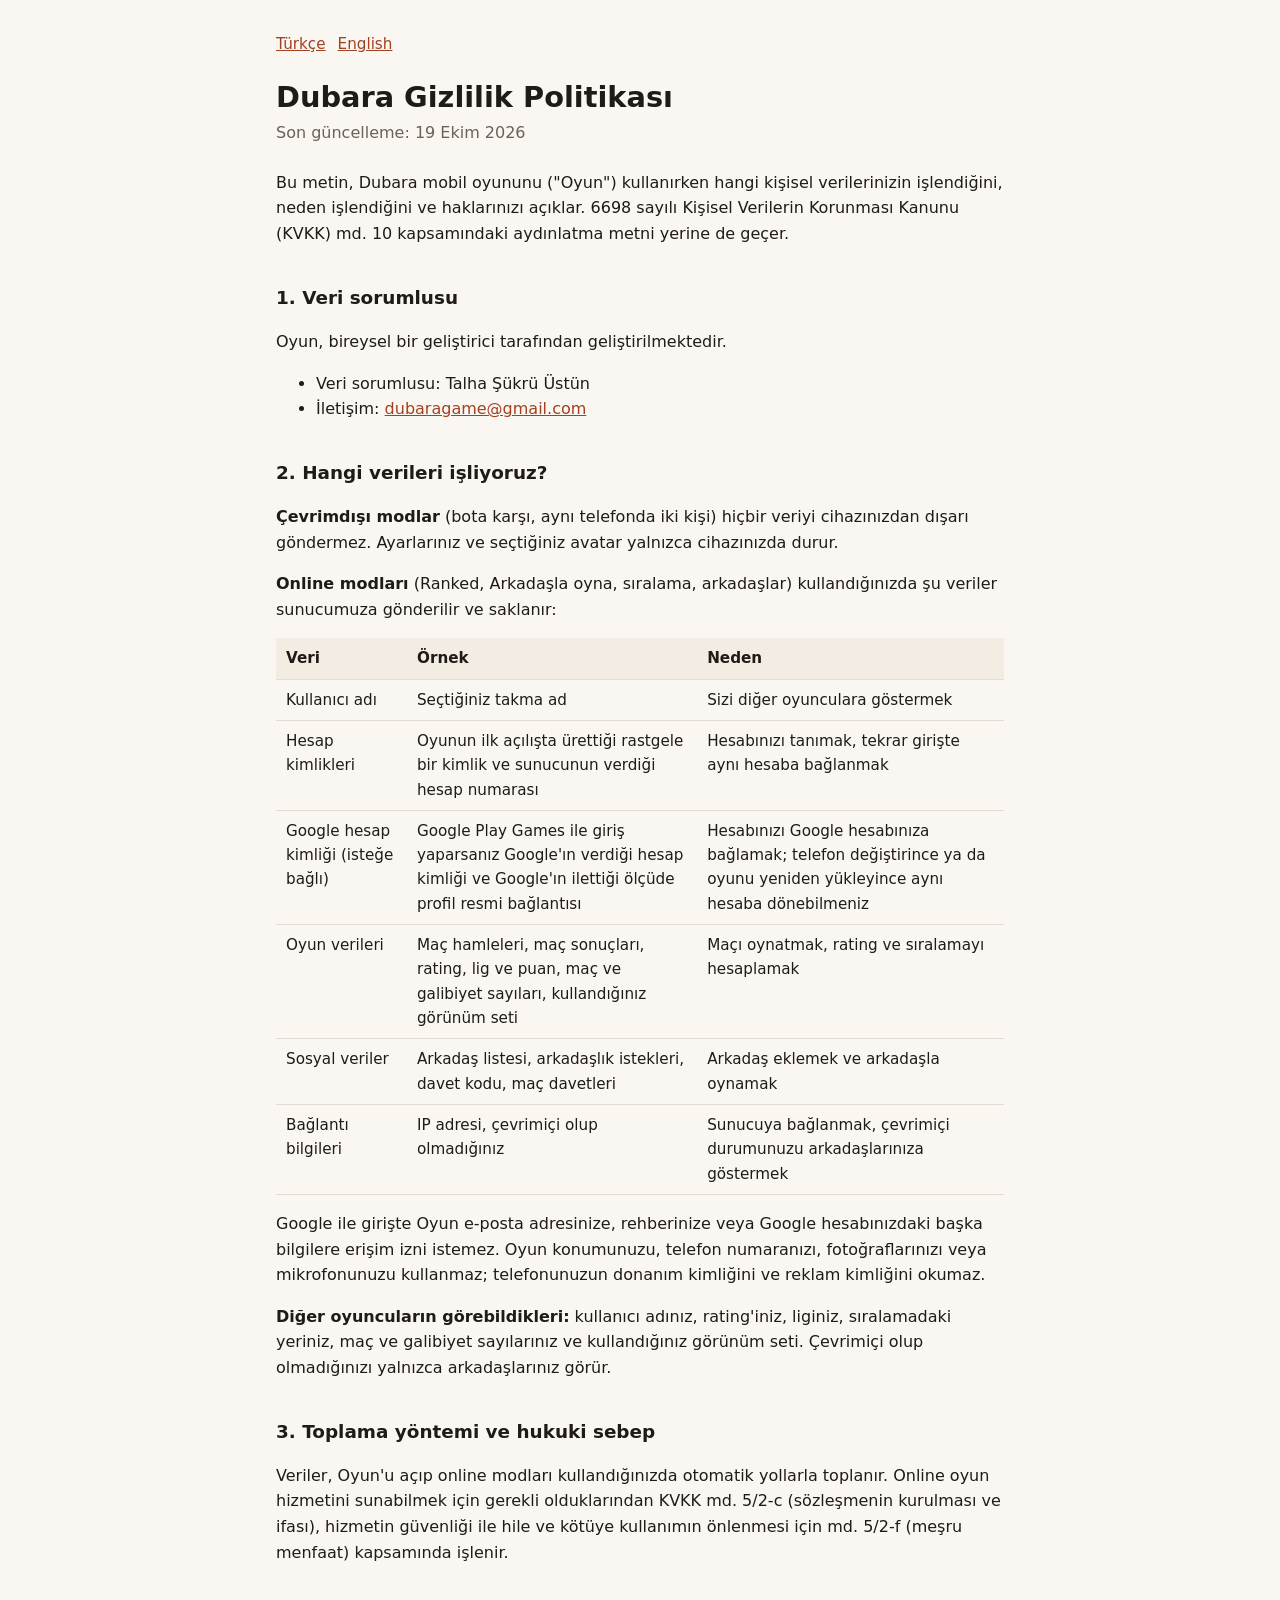
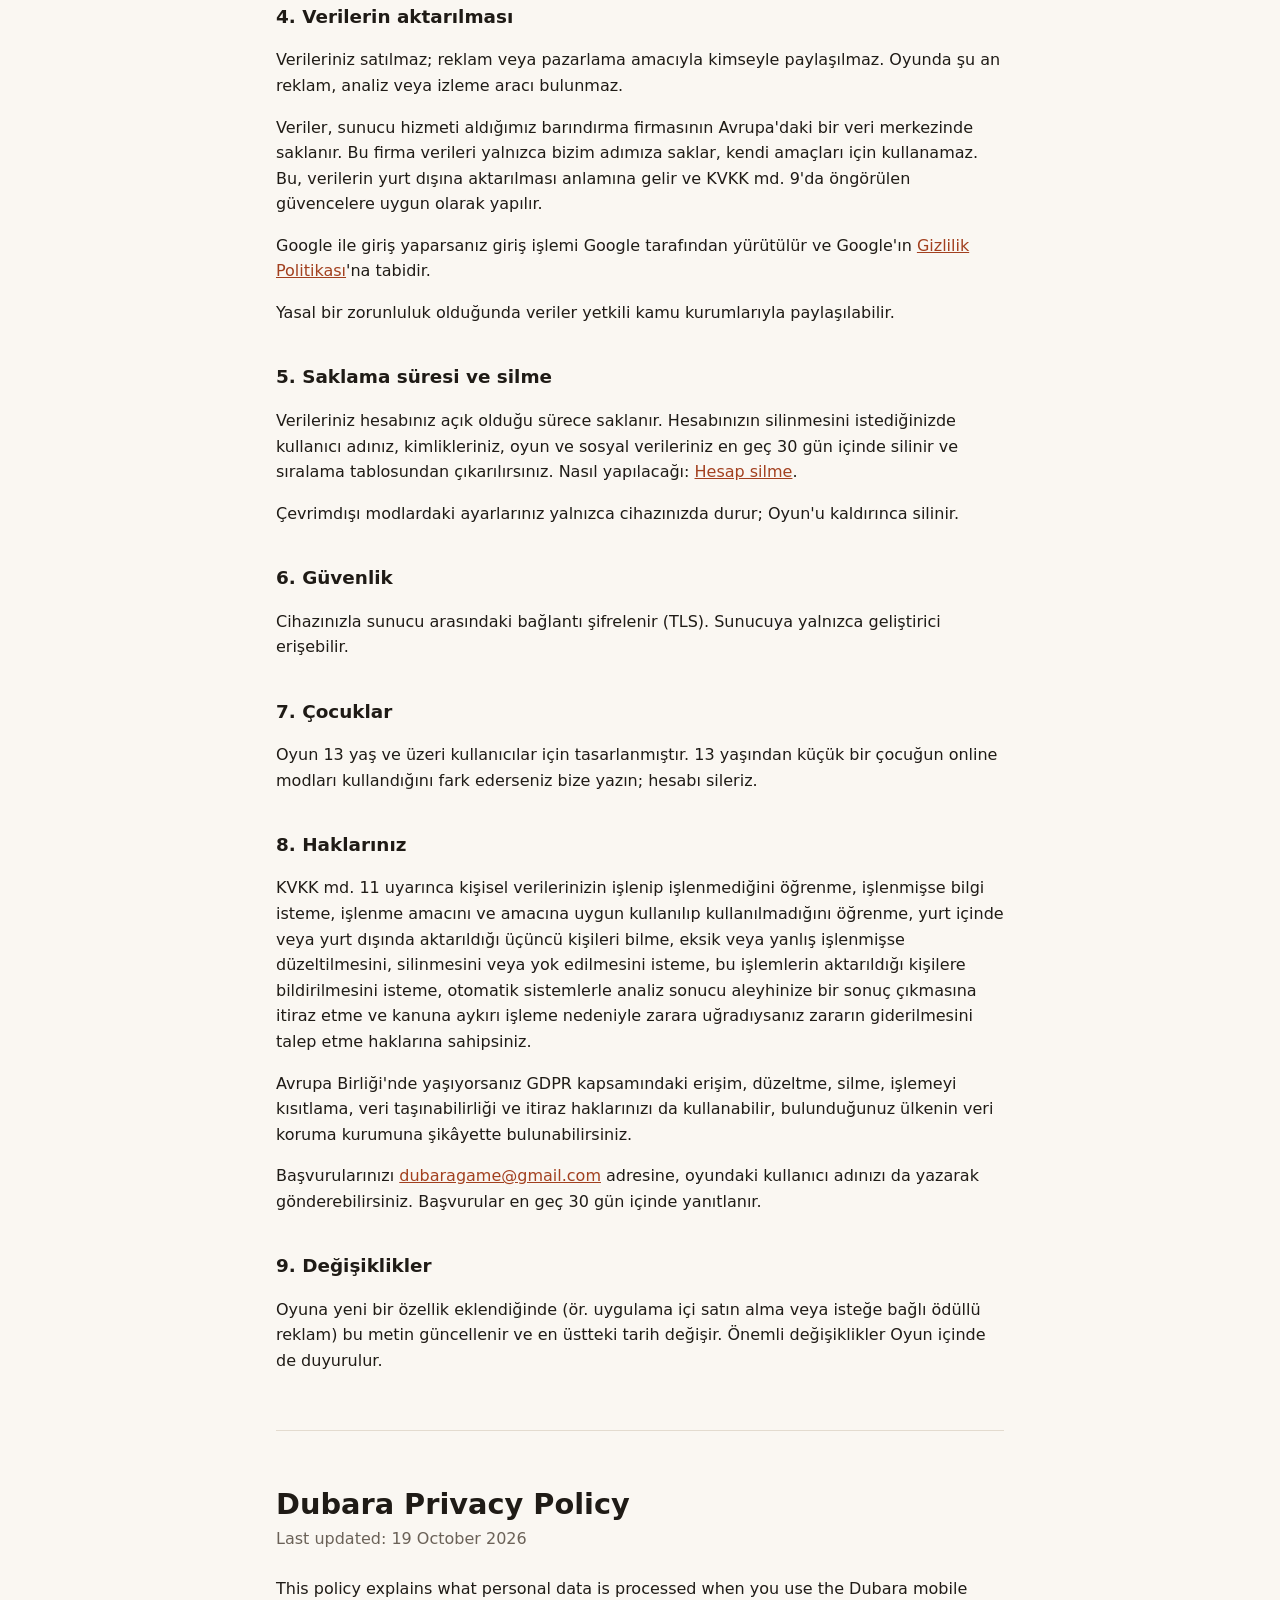
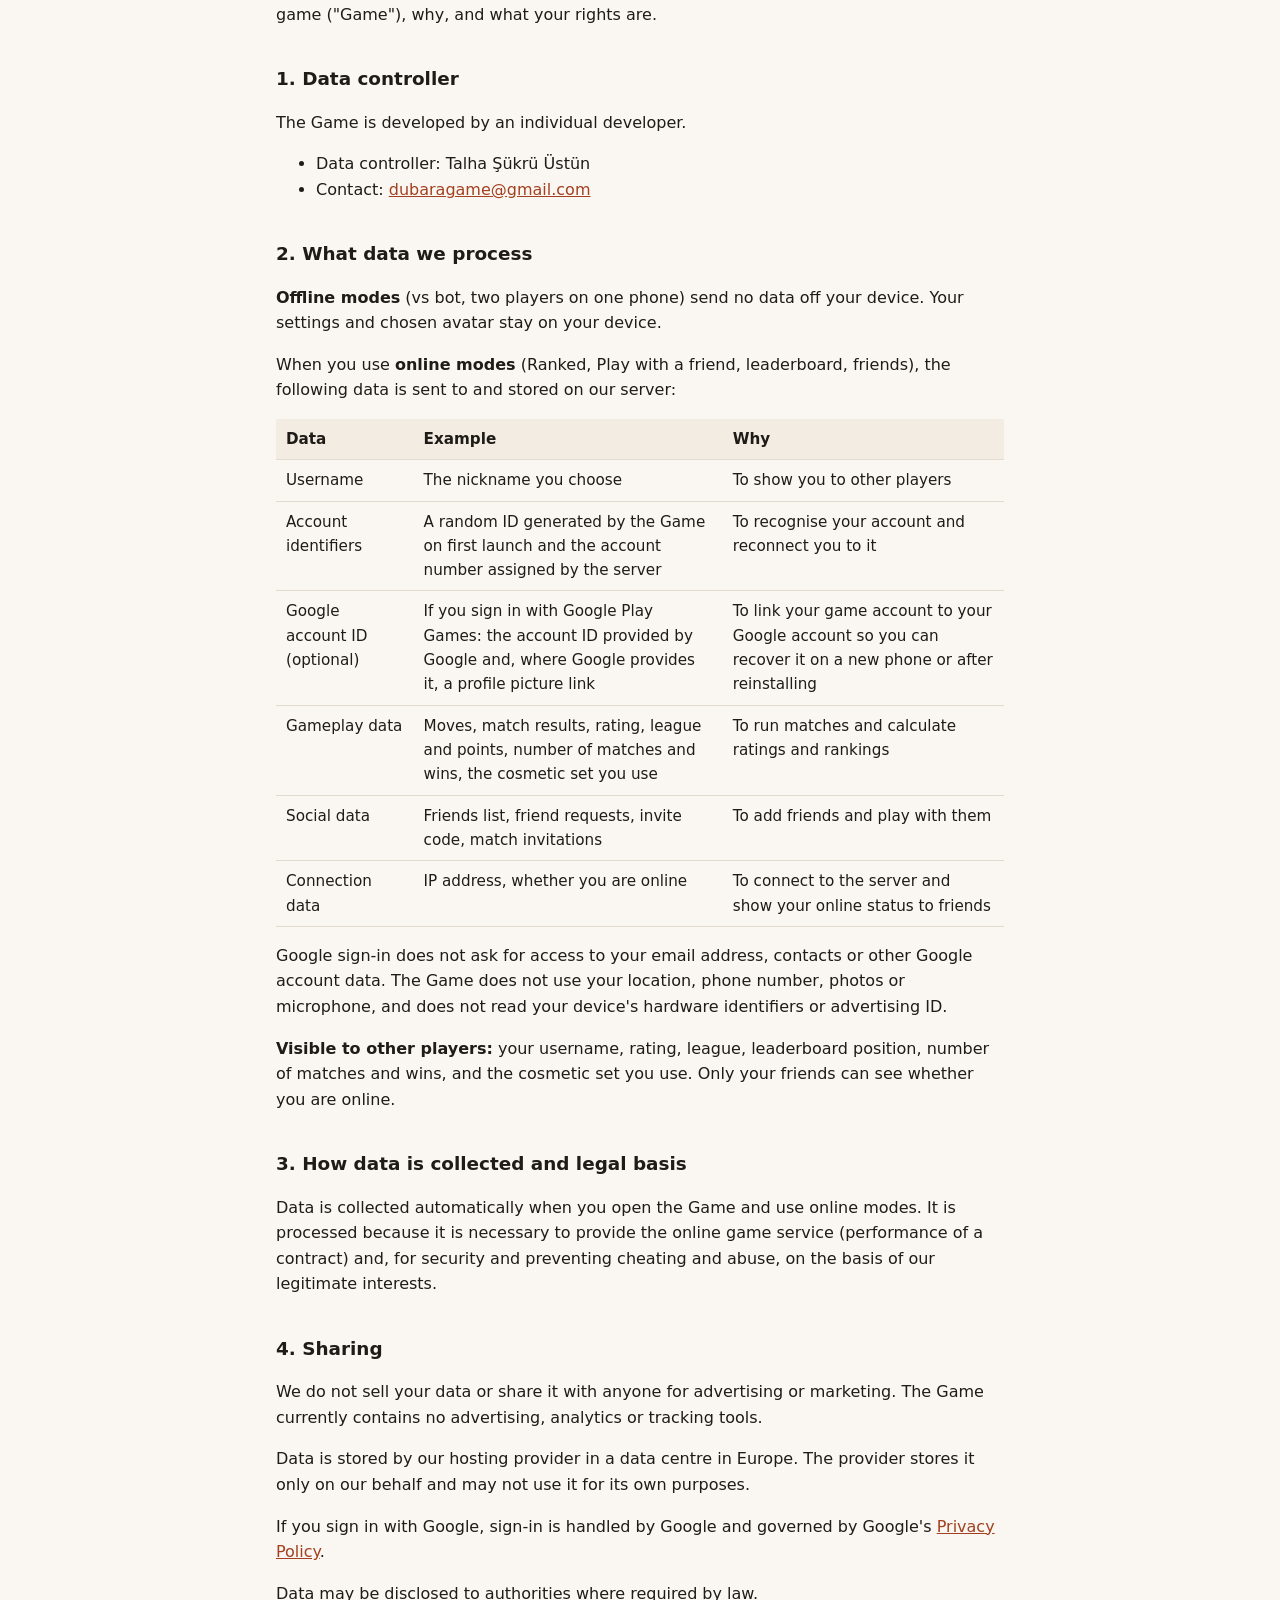
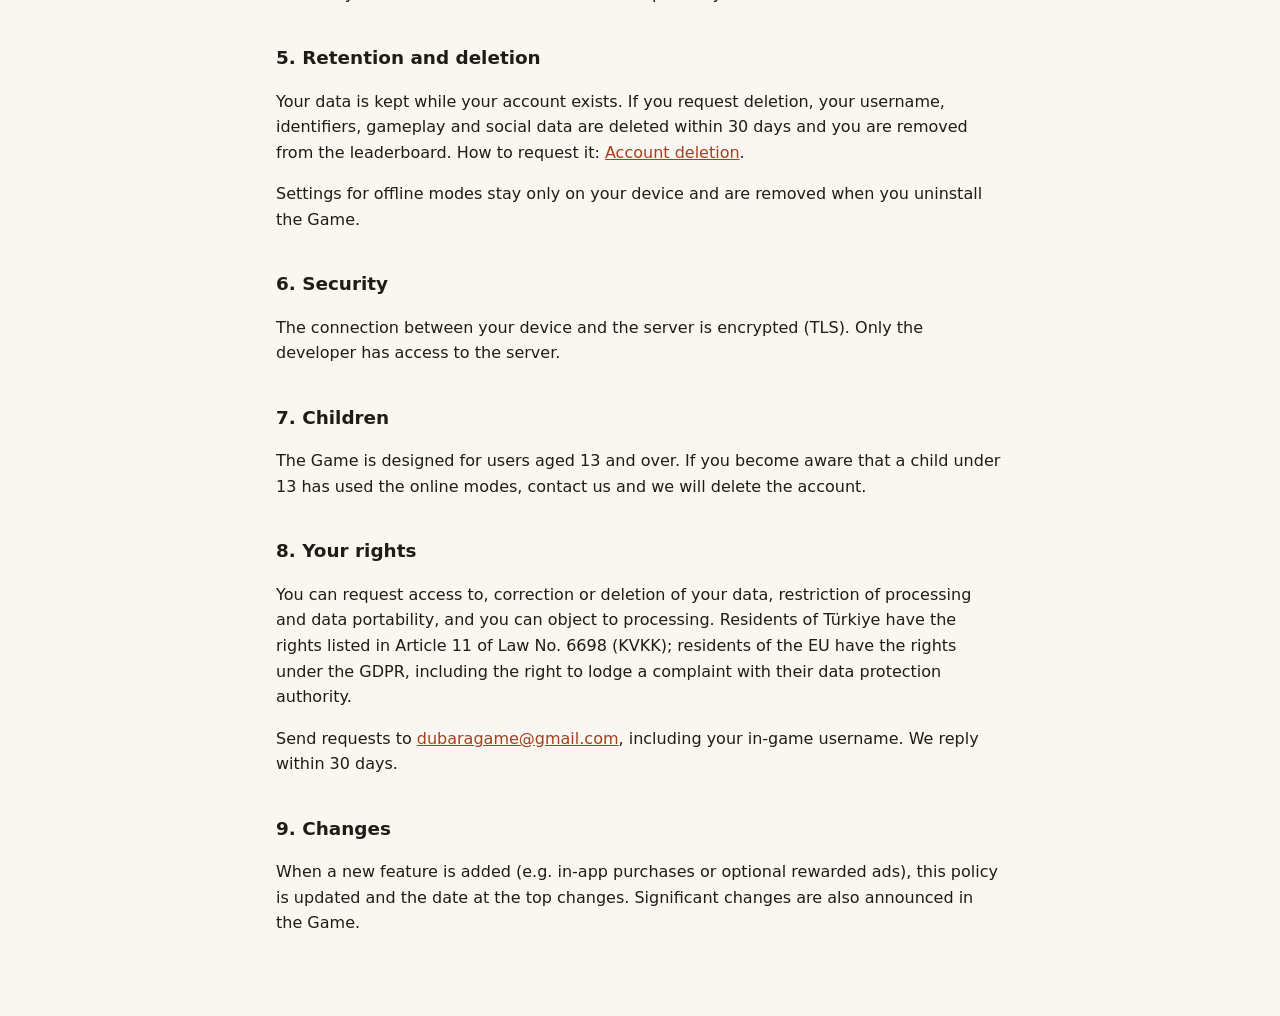
==== gizlilik/index.html @ 26ee56ea "Gizlilik politikası ve hesap silme sayfaları Kaynak: skillli-tavla deposu, docs/yayin/site/  Co-Auth" ====
<!doctype html>
<html lang="tr">
<head>
<meta charset="utf-8">
<meta name="viewport" content="width=device-width, initial-scale=1">
<title>Dubara Gizlilik Politikası</title>
<link rel="stylesheet" href="../stil.css">
</head>
<body>
<main>
<div class="dil"><a href="#tr">Türkçe</a><a href="#en">English</a></div>

<section id="tr" lang="tr">
<h1>Dubara Gizlilik Politikası</h1>
<p class="tarih">Son güncelleme: 19 Ekim 2026</p>

<p>Bu metin, Dubara mobil oyununu ("Oyun") kullanırken hangi kişisel verilerinizin işlendiğini, neden işlendiğini ve haklarınızı açıklar. 6698 sayılı Kişisel Verilerin Korunması Kanunu (KVKK) md. 10 kapsamındaki aydınlatma metni yerine de geçer.</p>

<h2>1. Veri sorumlusu</h2>
<p>Oyun, bireysel bir geliştirici tarafından geliştirilmektedir.</p>
<ul>
  <li>Veri sorumlusu: Talha Şükrü Üstün</li>
  <li>İletişim: <a href="mailto:dubaragame@gmail.com">dubaragame@gmail.com</a></li>
</ul>

<h2>2. Hangi verileri işliyoruz?</h2>
<p><strong>Çevrimdışı modlar</strong> (bota karşı, aynı telefonda iki kişi) hiçbir veriyi cihazınızdan dışarı göndermez. Ayarlarınız ve seçtiğiniz avatar yalnızca cihazınızda durur.</p>
<p><strong>Online modları</strong> (Ranked, Arkadaşla oyna, sıralama, arkadaşlar) kullandığınızda şu veriler sunucumuza gönderilir ve saklanır:</p>
<div class="tablo"><table>
  <tr><th>Veri</th><th>Örnek</th><th>Neden</th></tr>
  <tr><td>Kullanıcı adı</td><td>Seçtiğiniz takma ad</td><td>Sizi diğer oyunculara göstermek</td></tr>
  <tr><td>Hesap kimlikleri</td><td>Oyunun ilk açılışta ürettiği rastgele bir kimlik ve sunucunun verdiği hesap numarası</td><td>Hesabınızı tanımak, tekrar girişte aynı hesaba bağlanmak</td></tr>
  <tr><td>Google hesap kimliği (isteğe bağlı)</td><td>Google Play Games ile giriş yaparsanız Google'ın verdiği hesap kimliği ve Google'ın ilettiği ölçüde profil resmi bağlantısı</td><td>Hesabınızı Google hesabınıza bağlamak; telefon değiştirince ya da oyunu yeniden yükleyince aynı hesaba dönebilmeniz</td></tr>
  <tr><td>Oyun verileri</td><td>Maç hamleleri, maç sonuçları, rating, lig ve puan, maç ve galibiyet sayıları, kullandığınız görünüm seti</td><td>Maçı oynatmak, rating ve sıralamayı hesaplamak</td></tr>
  <tr><td>Sosyal veriler</td><td>Arkadaş listesi, arkadaşlık istekleri, davet kodu, maç davetleri</td><td>Arkadaş eklemek ve arkadaşla oynamak</td></tr>
  <tr><td>Bağlantı bilgileri</td><td>IP adresi, çevrimiçi olup olmadığınız</td><td>Sunucuya bağlanmak, çevrimiçi durumunuzu arkadaşlarınıza göstermek</td></tr>
</table></div>
<p>Google ile girişte Oyun e-posta adresinize, rehberinize veya Google hesabınızdaki başka bilgilere erişim izni istemez. Oyun konumunuzu, telefon numaranızı, fotoğraflarınızı veya mikrofonunuzu kullanmaz; telefonunuzun donanım kimliğini ve reklam kimliğini okumaz.</p>
<p><strong>Diğer oyuncuların görebildikleri:</strong> kullanıcı adınız, rating'iniz, liginiz, sıralamadaki yeriniz, maç ve galibiyet sayılarınız ve kullandığınız görünüm seti. Çevrimiçi olup olmadığınızı yalnızca arkadaşlarınız görür.</p>

<h2>3. Toplama yöntemi ve hukuki sebep</h2>
<p>Veriler, Oyun'u açıp online modları kullandığınızda otomatik yollarla toplanır. Online oyun hizmetini sunabilmek için gerekli olduklarından KVKK md. 5/2-c (sözleşmenin kurulması ve ifası), hizmetin güvenliği ile hile ve kötüye kullanımın önlenmesi için md. 5/2-f (meşru menfaat) kapsamında işlenir.</p>

<h2>4. Verilerin aktarılması</h2>
<p>Verileriniz satılmaz; reklam veya pazarlama amacıyla kimseyle paylaşılmaz. Oyunda şu an reklam, analiz veya izleme aracı bulunmaz.</p>
<p>Veriler, sunucu hizmeti aldığımız barındırma firmasının Avrupa'daki bir veri merkezinde saklanır. Bu firma verileri yalnızca bizim adımıza saklar, kendi amaçları için kullanamaz. Bu, verilerin yurt dışına aktarılması anlamına gelir ve KVKK md. 9'da öngörülen güvencelere uygun olarak yapılır.</p>
<p>Google ile giriş yaparsanız giriş işlemi Google tarafından yürütülür ve Google'ın <a href="https://policies.google.com/privacy?hl=tr">Gizlilik Politikası</a>'na tabidir.</p>
<p>Yasal bir zorunluluk olduğunda veriler yetkili kamu kurumlarıyla paylaşılabilir.</p>

<h2>5. Saklama süresi ve silme</h2>
<p>Verileriniz hesabınız açık olduğu sürece saklanır. Hesabınızın silinmesini istediğinizde kullanıcı adınız, kimlikleriniz, oyun ve sosyal verileriniz en geç 30 gün içinde silinir ve sıralama tablosundan çıkarılırsınız. Nasıl yapılacağı: <a href="../hesap-silme/">Hesap silme</a>.</p>
<p>Çevrimdışı modlardaki ayarlarınız yalnızca cihazınızda durur; Oyun'u kaldırınca silinir.</p>

<h2>6. Güvenlik</h2>
<p>Cihazınızla sunucu arasındaki bağlantı şifrelenir (TLS). Sunucuya yalnızca geliştirici erişebilir.</p>

<h2>7. Çocuklar</h2>
<p>Oyun 13 yaş ve üzeri kullanıcılar için tasarlanmıştır. 13 yaşından küçük bir çocuğun online modları kullandığını fark ederseniz bize yazın; hesabı sileriz.</p>

<h2>8. Haklarınız</h2>
<p>KVKK md. 11 uyarınca kişisel verilerinizin işlenip işlenmediğini öğrenme, işlenmişse bilgi isteme, işlenme amacını ve amacına uygun kullanılıp kullanılmadığını öğrenme, yurt içinde veya yurt dışında aktarıldığı üçüncü kişileri bilme, eksik veya yanlış işlenmişse düzeltilmesini, silinmesini veya yok edilmesini isteme, bu işlemlerin aktarıldığı kişilere bildirilmesini isteme, otomatik sistemlerle analiz sonucu aleyhinize bir sonuç çıkmasına itiraz etme ve kanuna aykırı işleme nedeniyle zarara uğradıysanız zararın giderilmesini talep etme haklarına sahipsiniz.</p>
<p>Avrupa Birliği'nde yaşıyorsanız GDPR kapsamındaki erişim, düzeltme, silme, işlemeyi kısıtlama, veri taşınabilirliği ve itiraz haklarınızı da kullanabilir, bulunduğunuz ülkenin veri koruma kurumuna şikâyette bulunabilirsiniz.</p>
<p>Başvurularınızı <a href="mailto:dubaragame@gmail.com">dubaragame@gmail.com</a> adresine, oyundaki kullanıcı adınızı da yazarak gönderebilirsiniz. Başvurular en geç 30 gün içinde yanıtlanır.</p>

<h2>9. Değişiklikler</h2>
<p>Oyuna yeni bir özellik eklendiğinde (ör. uygulama içi satın alma veya isteğe bağlı ödüllü reklam) bu metin güncellenir ve en üstteki tarih değişir. Önemli değişiklikler Oyun içinde de duyurulur.</p>
</section>

<hr>

<section id="en" lang="en">
<h1>Dubara Privacy Policy</h1>
<p class="tarih">Last updated: 19 October 2026</p>

<p>This policy explains what personal data is processed when you use the Dubara mobile game ("Game"), why, and what your rights are.</p>

<h2>1. Data controller</h2>
<p>The Game is developed by an individual developer.</p>
<ul>
  <li>Data controller: Talha Şükrü Üstün</li>
  <li>Contact: <a href="mailto:dubaragame@gmail.com">dubaragame@gmail.com</a></li>
</ul>

<h2>2. What data we process</h2>
<p><strong>Offline modes</strong> (vs bot, two players on one phone) send no data off your device. Your settings and chosen avatar stay on your device.</p>
<p>When you use <strong>online modes</strong> (Ranked, Play with a friend, leaderboard, friends), the following data is sent to and stored on our server:</p>
<div class="tablo"><table>
  <tr><th>Data</th><th>Example</th><th>Why</th></tr>
  <tr><td>Username</td><td>The nickname you choose</td><td>To show you to other players</td></tr>
  <tr><td>Account identifiers</td><td>A random ID generated by the Game on first launch and the account number assigned by the server</td><td>To recognise your account and reconnect you to it</td></tr>
  <tr><td>Google account ID (optional)</td><td>If you sign in with Google Play Games: the account ID provided by Google and, where Google provides it, a profile picture link</td><td>To link your game account to your Google account so you can recover it on a new phone or after reinstalling</td></tr>
  <tr><td>Gameplay data</td><td>Moves, match results, rating, league and points, number of matches and wins, the cosmetic set you use</td><td>To run matches and calculate ratings and rankings</td></tr>
  <tr><td>Social data</td><td>Friends list, friend requests, invite code, match invitations</td><td>To add friends and play with them</td></tr>
  <tr><td>Connection data</td><td>IP address, whether you are online</td><td>To connect to the server and show your online status to friends</td></tr>
</table></div>
<p>Google sign-in does not ask for access to your email address, contacts or other Google account data. The Game does not use your location, phone number, photos or microphone, and does not read your device's hardware identifiers or advertising ID.</p>
<p><strong>Visible to other players:</strong> your username, rating, league, leaderboard position, number of matches and wins, and the cosmetic set you use. Only your friends can see whether you are online.</p>

<h2>3. How data is collected and legal basis</h2>
<p>Data is collected automatically when you open the Game and use online modes. It is processed because it is necessary to provide the online game service (performance of a contract) and, for security and preventing cheating and abuse, on the basis of our legitimate interests.</p>

<h2>4. Sharing</h2>
<p>We do not sell your data or share it with anyone for advertising or marketing. The Game currently contains no advertising, analytics or tracking tools.</p>
<p>Data is stored by our hosting provider in a data centre in Europe. The provider stores it only on our behalf and may not use it for its own purposes.</p>
<p>If you sign in with Google, sign-in is handled by Google and governed by Google's <a href="https://policies.google.com/privacy">Privacy Policy</a>.</p>
<p>Data may be disclosed to authorities where required by law.</p>

<h2>5. Retention and deletion</h2>
<p>Your data is kept while your account exists. If you request deletion, your username, identifiers, gameplay and social data are deleted within 30 days and you are removed from the leaderboard. How to request it: <a href="../hesap-silme/#en">Account deletion</a>.</p>
<p>Settings for offline modes stay only on your device and are removed when you uninstall the Game.</p>

<h2>6. Security</h2>
<p>The connection between your device and the server is encrypted (TLS). Only the developer has access to the server.</p>

<h2>7. Children</h2>
<p>The Game is designed for users aged 13 and over. If you become aware that a child under 13 has used the online modes, contact us and we will delete the account.</p>

<h2>8. Your rights</h2>
<p>You can request access to, correction or deletion of your data, restriction of processing and data portability, and you can object to processing. Residents of Türkiye have the rights listed in Article 11 of Law No. 6698 (KVKK); residents of the EU have the rights under the GDPR, including the right to lodge a complaint with their data protection authority.</p>
<p>Send requests to <a href="mailto:dubaragame@gmail.com">dubaragame@gmail.com</a>, including your in-game username. We reply within 30 days.</p>

<h2>9. Changes</h2>
<p>When a new feature is added (e.g. in-app purchases or optional rewarded ads), this policy is updated and the date at the top changes. Significant changes are also announced in the Game.</p>
</section>
</main>
</body>
</html>
---- stil.css ----
:root {
  --zemin: #faf7f2;
  --metin: #1f1b16;
  --soluk: #6b6258;
  --cizgi: #e3dbcf;
  --vurgu: #a2401f;
  --tablo: #f2ece3;
}
@media (prefers-color-scheme: dark) {
  :root {
    --zemin: #171411;
    --metin: #ece6dd;
    --soluk: #a89f94;
    --cizgi: #3a332c;
    --vurgu: #e58a62;
    --tablo: #221d18;
  }
}
* { box-sizing: border-box; }
body {
  margin: 0;
  background: var(--zemin);
  color: var(--metin);
  font: 16px/1.6 system-ui, -apple-system, "Segoe UI", Roboto, sans-serif;
}
main { max-width: 760px; margin: 0 auto; padding: 32px 16px 64px; }
h1 { font-size: 1.8rem; line-height: 1.25; margin: 0 0 4px; }
h2 { font-size: 1.15rem; margin: 2em 0 0.5em; }
p, li { overflow-wrap: anywhere; }
a { color: var(--vurgu); }
.tarih { color: var(--soluk); margin: 0 0 24px; }
.dil { display: flex; gap: 12px; margin-bottom: 24px; font-size: 0.95rem; }
.tablo { overflow-x: auto; }
table { border-collapse: collapse; width: 100%; font-size: 0.95rem; }
th, td { text-align: left; vertical-align: top; padding: 8px 10px; border-bottom: 1px solid var(--cizgi); }
th { background: var(--tablo); }
hr { border: 0; border-top: 1px solid var(--cizgi); margin: 56px 0; }
footer { color: var(--soluk); font-size: 0.9rem; margin-top: 48px; }
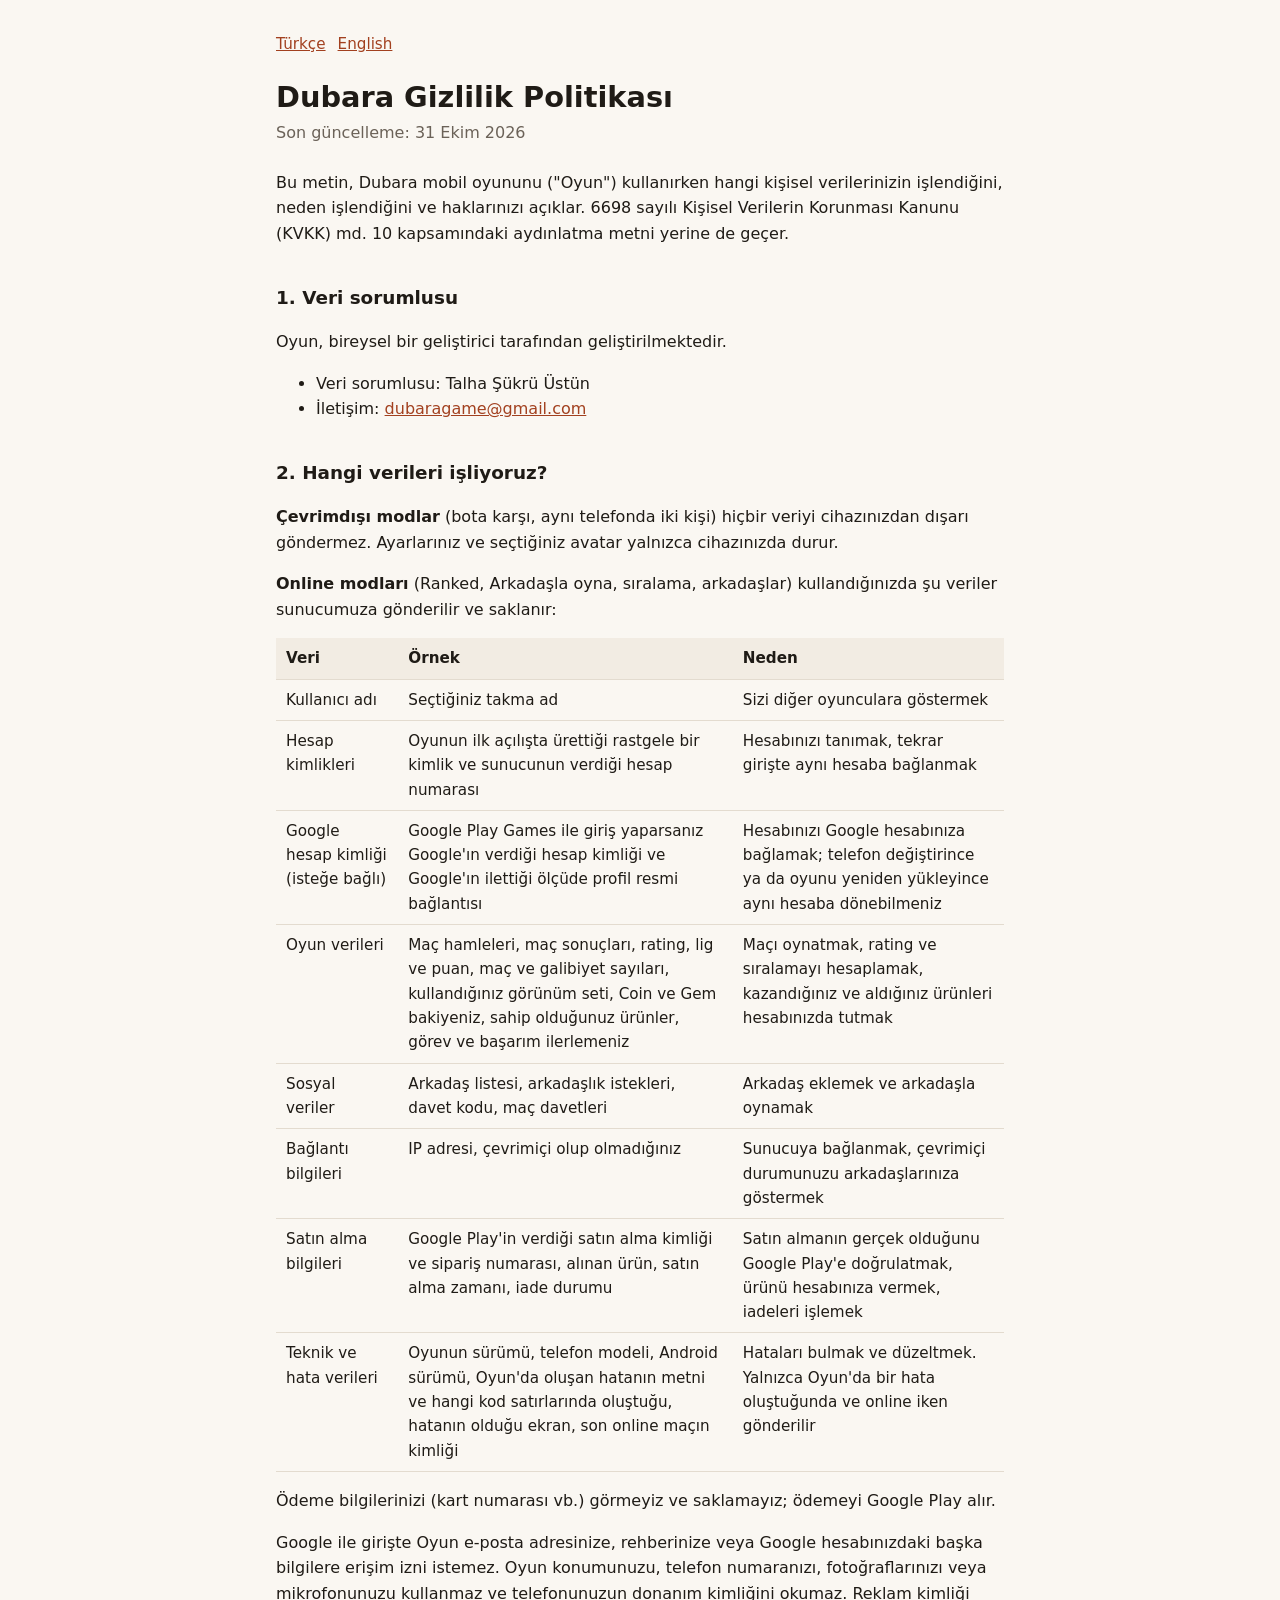
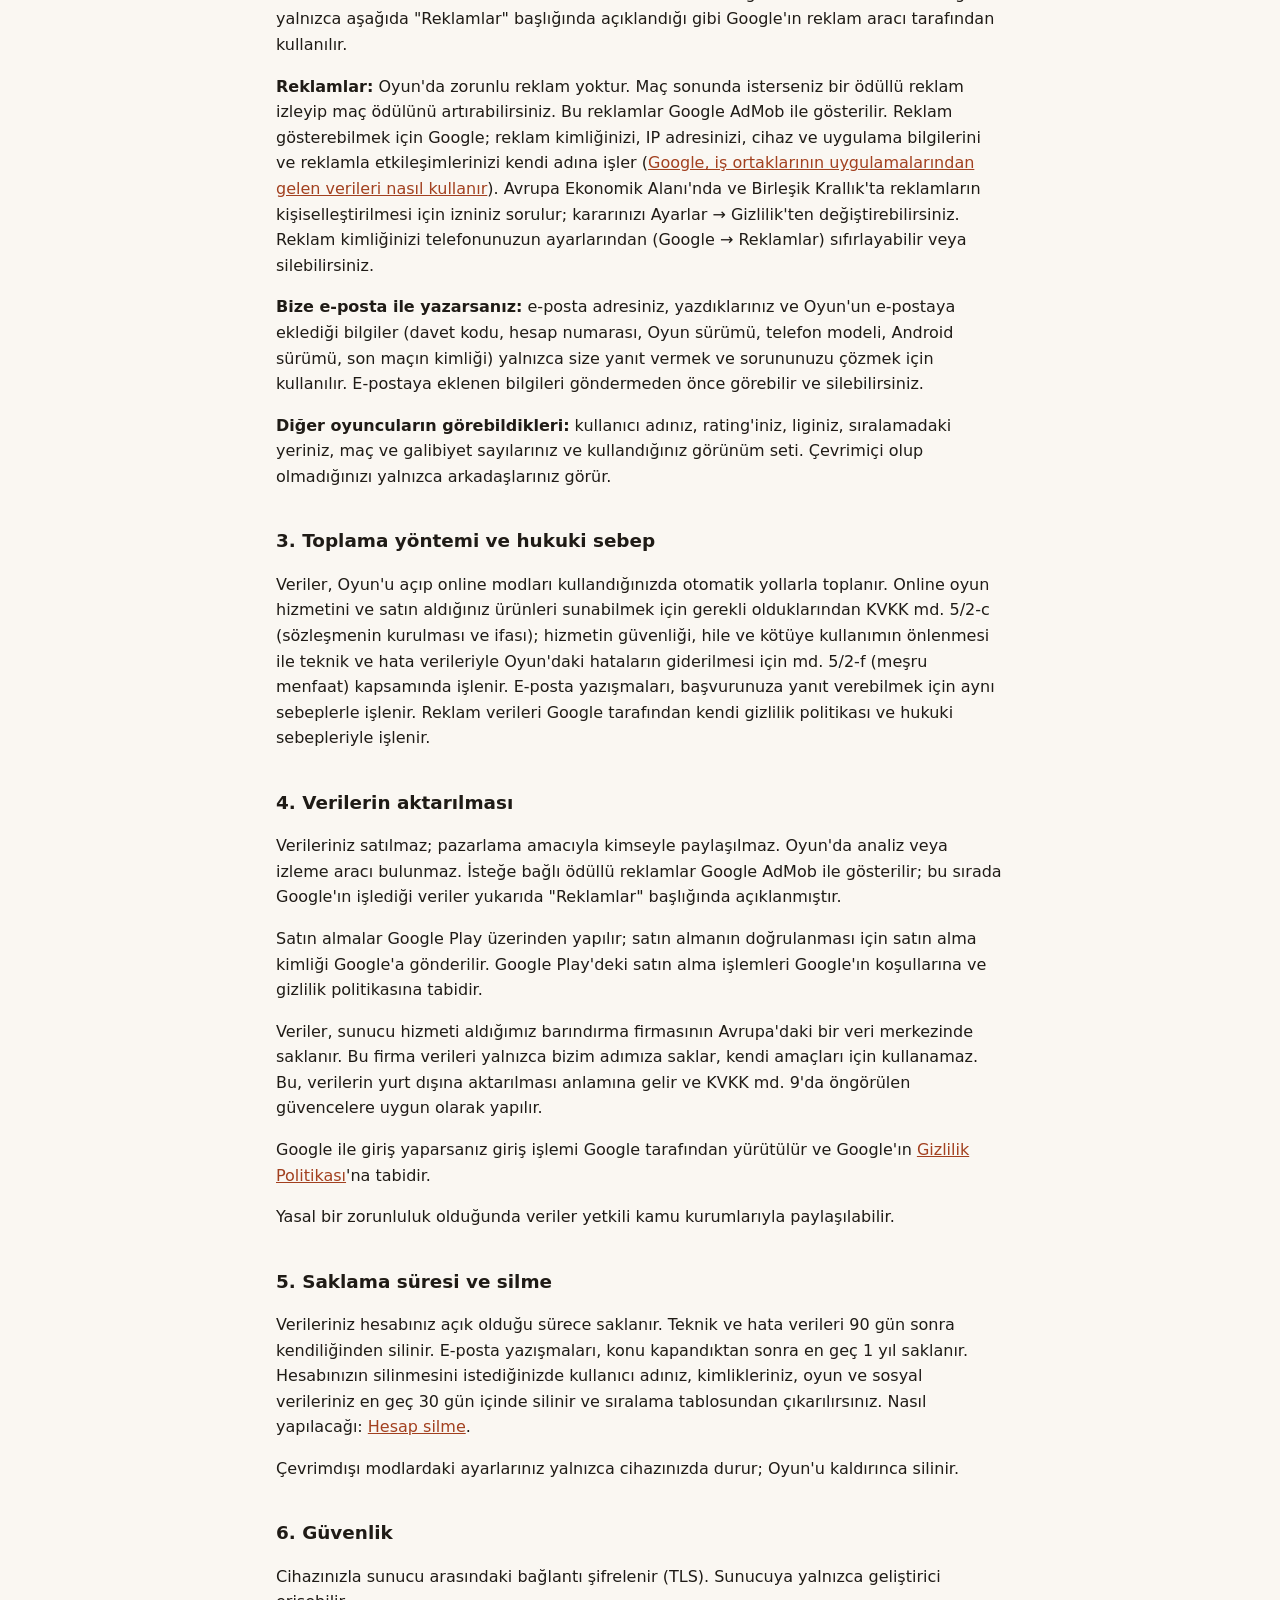
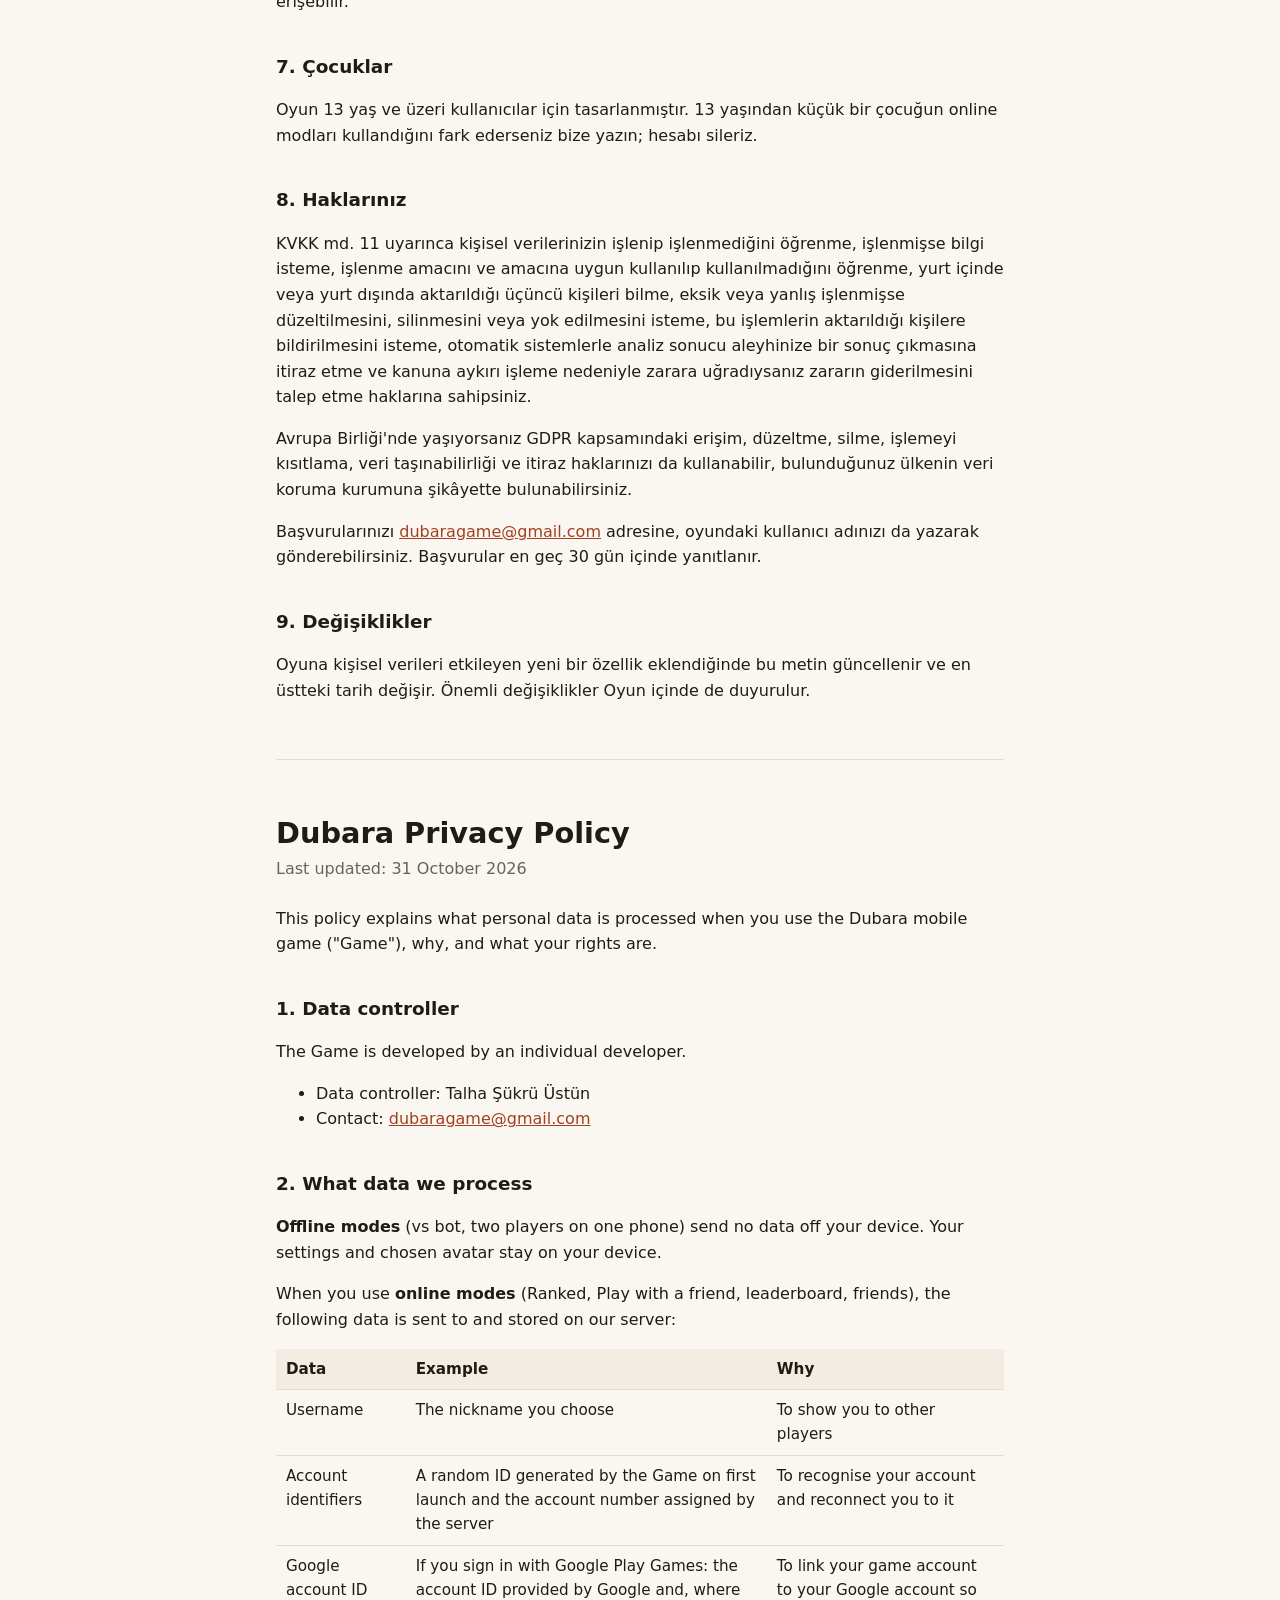
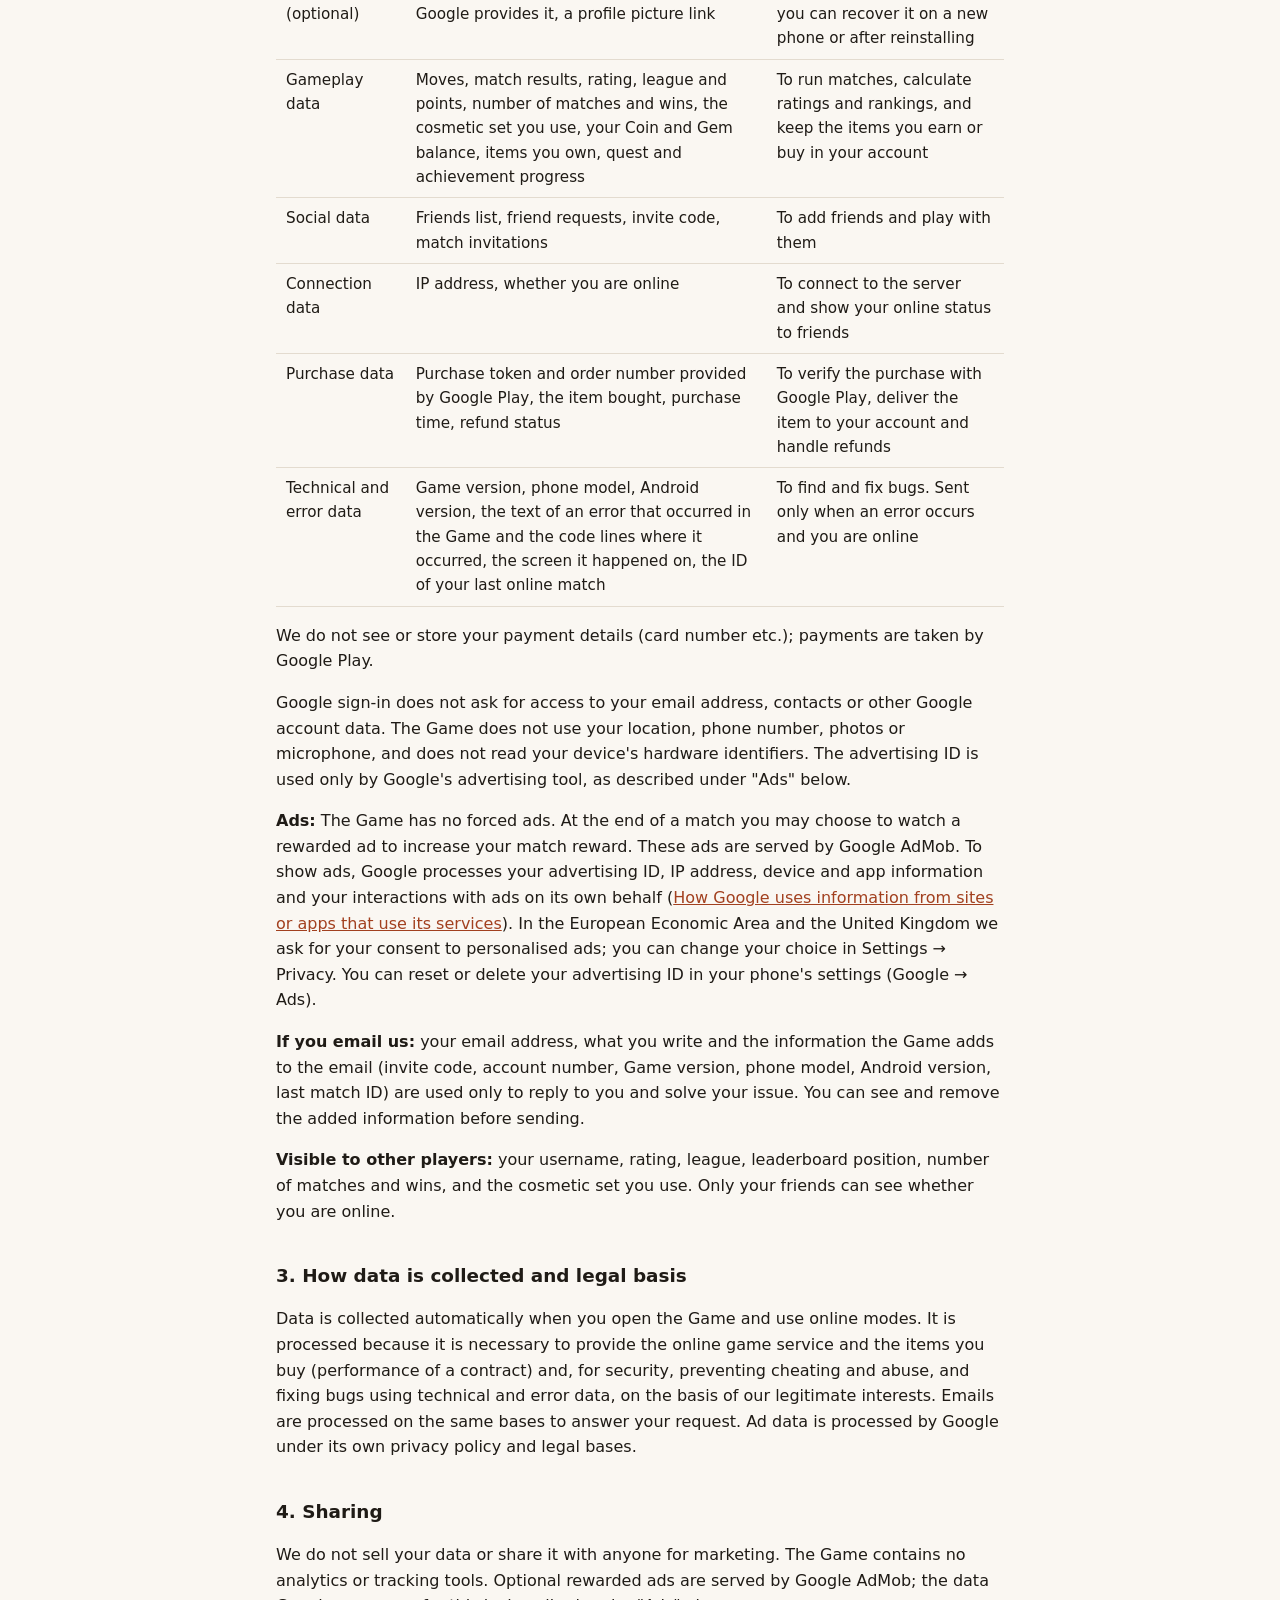
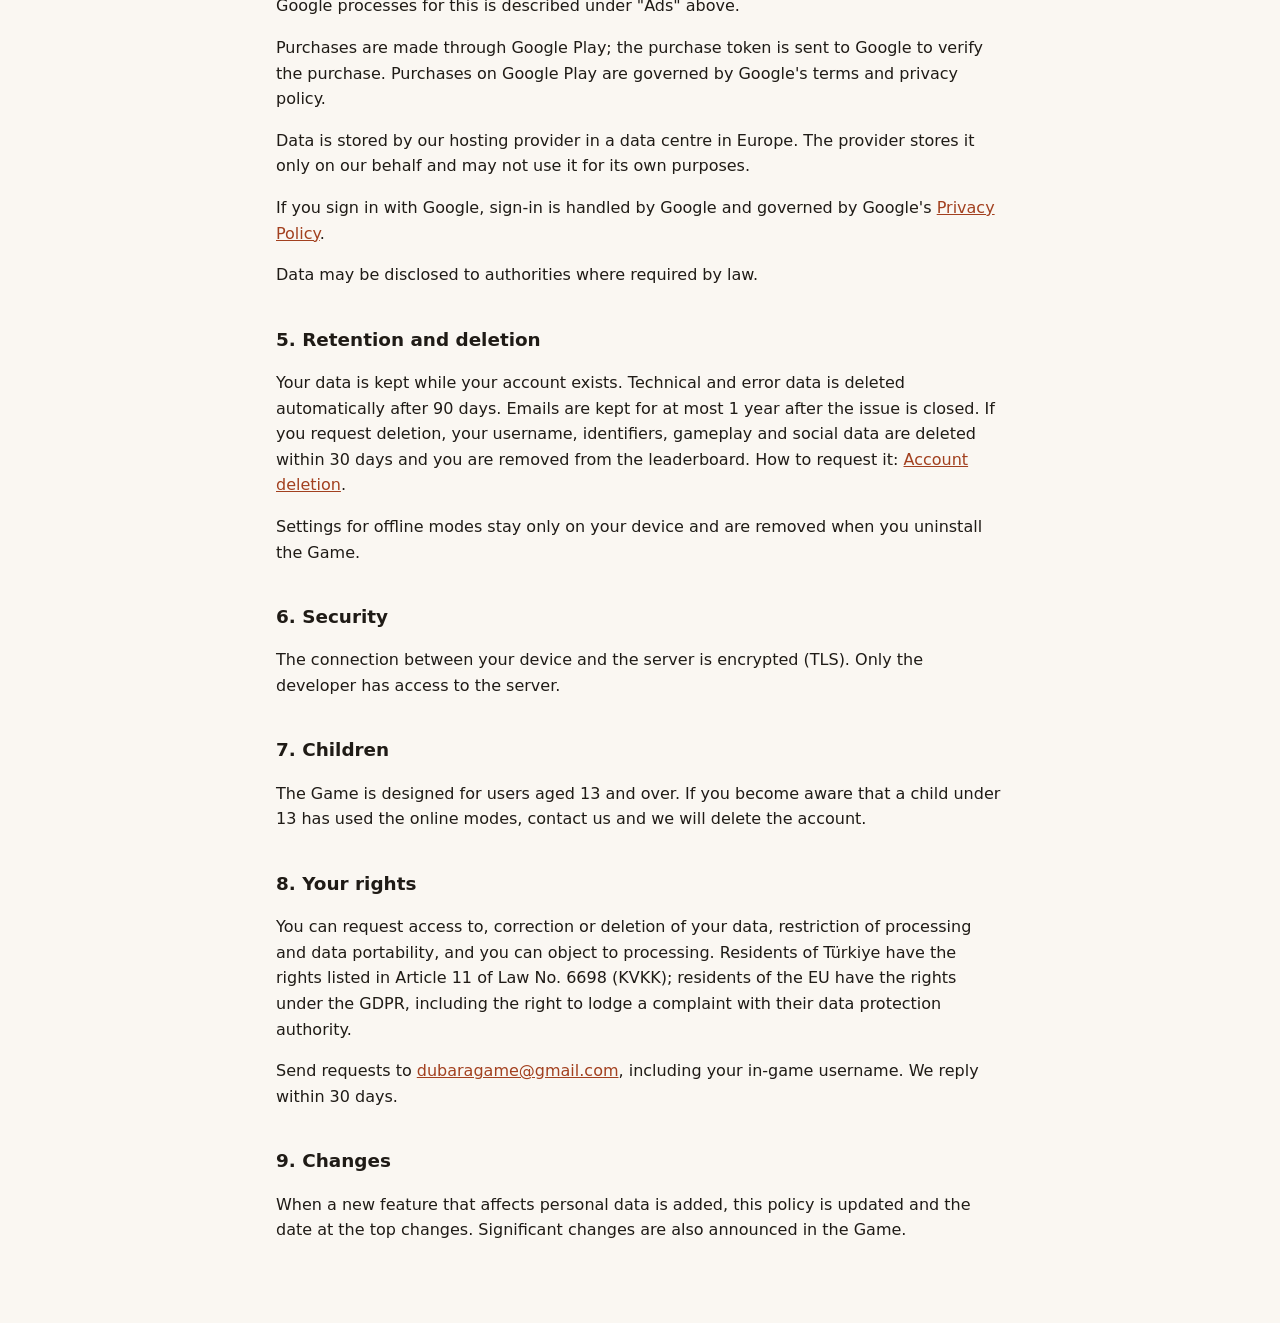
==== commit c53edad9: "Tanıtım sayfası; gizlilik politikası 31 Ekim güncellemesi Co-Authored-By: Claude Opus 5.5 <noreply@a" ====
--- a/gizlilik/index.html
+++ b/gizlilik/index.html
@@ -12,7 +12,7 @@
 
 <section id="tr" lang="tr">
 <h1>Dubara Gizlilik Politikası</h1>
-<p class="tarih">Son güncelleme: 19 Ekim 2026</p>
+<p class="tarih">Son güncelleme: 31 Ekim 2026</p>
 
 <p>Bu metin, Dubara mobil oyununu ("Oyun") kullanırken hangi kişisel verilerinizin işlendiğini, neden işlendiğini ve haklarınızı açıklar. 6698 sayılı Kişisel Verilerin Korunması Kanunu (KVKK) md. 10 kapsamındaki aydınlatma metni yerine de geçer.</p>
 
@@ -31,24 +31,30 @@
   <tr><td>Kullanıcı adı</td><td>Seçtiğiniz takma ad</td><td>Sizi diğer oyunculara göstermek</td></tr>
   <tr><td>Hesap kimlikleri</td><td>Oyunun ilk açılışta ürettiği rastgele bir kimlik ve sunucunun verdiği hesap numarası</td><td>Hesabınızı tanımak, tekrar girişte aynı hesaba bağlanmak</td></tr>
   <tr><td>Google hesap kimliği (isteğe bağlı)</td><td>Google Play Games ile giriş yaparsanız Google'ın verdiği hesap kimliği ve Google'ın ilettiği ölçüde profil resmi bağlantısı</td><td>Hesabınızı Google hesabınıza bağlamak; telefon değiştirince ya da oyunu yeniden yükleyince aynı hesaba dönebilmeniz</td></tr>
-  <tr><td>Oyun verileri</td><td>Maç hamleleri, maç sonuçları, rating, lig ve puan, maç ve galibiyet sayıları, kullandığınız görünüm seti</td><td>Maçı oynatmak, rating ve sıralamayı hesaplamak</td></tr>
+  <tr><td>Oyun verileri</td><td>Maç hamleleri, maç sonuçları, rating, lig ve puan, maç ve galibiyet sayıları, kullandığınız görünüm seti, Coin ve Gem bakiyeniz, sahip olduğunuz ürünler, görev ve başarım ilerlemeniz</td><td>Maçı oynatmak, rating ve sıralamayı hesaplamak, kazandığınız ve aldığınız ürünleri hesabınızda tutmak</td></tr>
   <tr><td>Sosyal veriler</td><td>Arkadaş listesi, arkadaşlık istekleri, davet kodu, maç davetleri</td><td>Arkadaş eklemek ve arkadaşla oynamak</td></tr>
   <tr><td>Bağlantı bilgileri</td><td>IP adresi, çevrimiçi olup olmadığınız</td><td>Sunucuya bağlanmak, çevrimiçi durumunuzu arkadaşlarınıza göstermek</td></tr>
+  <tr><td>Satın alma bilgileri</td><td>Google Play'in verdiği satın alma kimliği ve sipariş numarası, alınan ürün, satın alma zamanı, iade durumu</td><td>Satın almanın gerçek olduğunu Google Play'e doğrulatmak, ürünü hesabınıza vermek, iadeleri işlemek</td></tr>
+  <tr><td>Teknik ve hata verileri</td><td>Oyunun sürümü, telefon modeli, Android sürümü, Oyun'da oluşan hatanın metni ve hangi kod satırlarında oluştuğu, hatanın olduğu ekran, son online maçın kimliği</td><td>Hataları bulmak ve düzeltmek. Yalnızca Oyun'da bir hata oluştuğunda ve online iken gönderilir</td></tr>
 </table></div>
-<p>Google ile girişte Oyun e-posta adresinize, rehberinize veya Google hesabınızdaki başka bilgilere erişim izni istemez. Oyun konumunuzu, telefon numaranızı, fotoğraflarınızı veya mikrofonunuzu kullanmaz; telefonunuzun donanım kimliğini ve reklam kimliğini okumaz.</p>
+<p>Ödeme bilgilerinizi (kart numarası vb.) görmeyiz ve saklamayız; ödemeyi Google Play alır.</p>
+<p>Google ile girişte Oyun e-posta adresinize, rehberinize veya Google hesabınızdaki başka bilgilere erişim izni istemez. Oyun konumunuzu, telefon numaranızı, fotoğraflarınızı veya mikrofonunuzu kullanmaz ve telefonunuzun donanım kimliğini okumaz. Reklam kimliği yalnızca aşağıda "Reklamlar" başlığında açıklandığı gibi Google'ın reklam aracı tarafından kullanılır.</p>
+<p><strong>Reklamlar:</strong> Oyun'da zorunlu reklam yoktur. Maç sonunda isterseniz bir ödüllü reklam izleyip maç ödülünü artırabilirsiniz. Bu reklamlar Google AdMob ile gösterilir. Reklam gösterebilmek için Google; reklam kimliğinizi, IP adresinizi, cihaz ve uygulama bilgilerini ve reklamla etkileşimlerinizi kendi adına işler (<a href="https://policies.google.com/technologies/partner-sites?hl=tr">Google, iş ortaklarının uygulamalarından gelen verileri nasıl kullanır</a>). Avrupa Ekonomik Alanı'nda ve Birleşik Krallık'ta reklamların kişiselleştirilmesi için izniniz sorulur; kararınızı Ayarlar → Gizlilik'ten değiştirebilirsiniz. Reklam kimliğinizi telefonunuzun ayarlarından (Google → Reklamlar) sıfırlayabilir veya silebilirsiniz.</p>
+<p><strong>Bize e-posta ile yazarsanız:</strong> e-posta adresiniz, yazdıklarınız ve Oyun'un e-postaya eklediği bilgiler (davet kodu, hesap numarası, Oyun sürümü, telefon modeli, Android sürümü, son maçın kimliği) yalnızca size yanıt vermek ve sorununuzu çözmek için kullanılır. E-postaya eklenen bilgileri göndermeden önce görebilir ve silebilirsiniz.</p>
 <p><strong>Diğer oyuncuların görebildikleri:</strong> kullanıcı adınız, rating'iniz, liginiz, sıralamadaki yeriniz, maç ve galibiyet sayılarınız ve kullandığınız görünüm seti. Çevrimiçi olup olmadığınızı yalnızca arkadaşlarınız görür.</p>
 
 <h2>3. Toplama yöntemi ve hukuki sebep</h2>
-<p>Veriler, Oyun'u açıp online modları kullandığınızda otomatik yollarla toplanır. Online oyun hizmetini sunabilmek için gerekli olduklarından KVKK md. 5/2-c (sözleşmenin kurulması ve ifası), hizmetin güvenliği ile hile ve kötüye kullanımın önlenmesi için md. 5/2-f (meşru menfaat) kapsamında işlenir.</p>
+<p>Veriler, Oyun'u açıp online modları kullandığınızda otomatik yollarla toplanır. Online oyun hizmetini ve satın aldığınız ürünleri sunabilmek için gerekli olduklarından KVKK md. 5/2-c (sözleşmenin kurulması ve ifası); hizmetin güvenliği, hile ve kötüye kullanımın önlenmesi ile teknik ve hata verileriyle Oyun'daki hataların giderilmesi için md. 5/2-f (meşru menfaat) kapsamında işlenir. E-posta yazışmaları, başvurunuza yanıt verebilmek için aynı sebeplerle işlenir. Reklam verileri Google tarafından kendi gizlilik politikası ve hukuki sebepleriyle işlenir.</p>
 
 <h2>4. Verilerin aktarılması</h2>
-<p>Verileriniz satılmaz; reklam veya pazarlama amacıyla kimseyle paylaşılmaz. Oyunda şu an reklam, analiz veya izleme aracı bulunmaz.</p>
+<p>Verileriniz satılmaz; pazarlama amacıyla kimseyle paylaşılmaz. Oyun'da analiz veya izleme aracı bulunmaz. İsteğe bağlı ödüllü reklamlar Google AdMob ile gösterilir; bu sırada Google'ın işlediği veriler yukarıda "Reklamlar" başlığında açıklanmıştır.</p>
+<p>Satın almalar Google Play üzerinden yapılır; satın almanın doğrulanması için satın alma kimliği Google'a gönderilir. Google Play'deki satın alma işlemleri Google'ın koşullarına ve gizlilik politikasına tabidir.</p>
 <p>Veriler, sunucu hizmeti aldığımız barındırma firmasının Avrupa'daki bir veri merkezinde saklanır. Bu firma verileri yalnızca bizim adımıza saklar, kendi amaçları için kullanamaz. Bu, verilerin yurt dışına aktarılması anlamına gelir ve KVKK md. 9'da öngörülen güvencelere uygun olarak yapılır.</p>
 <p>Google ile giriş yaparsanız giriş işlemi Google tarafından yürütülür ve Google'ın <a href="https://policies.google.com/privacy?hl=tr">Gizlilik Politikası</a>'na tabidir.</p>
 <p>Yasal bir zorunluluk olduğunda veriler yetkili kamu kurumlarıyla paylaşılabilir.</p>
 
 <h2>5. Saklama süresi ve silme</h2>
-<p>Verileriniz hesabınız açık olduğu sürece saklanır. Hesabınızın silinmesini istediğinizde kullanıcı adınız, kimlikleriniz, oyun ve sosyal verileriniz en geç 30 gün içinde silinir ve sıralama tablosundan çıkarılırsınız. Nasıl yapılacağı: <a href="../hesap-silme/">Hesap silme</a>.</p>
+<p>Verileriniz hesabınız açık olduğu sürece saklanır. Teknik ve hata verileri 90 gün sonra kendiliğinden silinir. E-posta yazışmaları, konu kapandıktan sonra en geç 1 yıl saklanır. Hesabınızın silinmesini istediğinizde kullanıcı adınız, kimlikleriniz, oyun ve sosyal verileriniz en geç 30 gün içinde silinir ve sıralama tablosundan çıkarılırsınız. Nasıl yapılacağı: <a href="../hesap-silme/">Hesap silme</a>.</p>
 <p>Çevrimdışı modlardaki ayarlarınız yalnızca cihazınızda durur; Oyun'u kaldırınca silinir.</p>
 
 <h2>6. Güvenlik</h2>
@@ -63,14 +69,14 @@
 <p>Başvurularınızı <a href="mailto:dubaragame@gmail.com">dubaragame@gmail.com</a> adresine, oyundaki kullanıcı adınızı da yazarak gönderebilirsiniz. Başvurular en geç 30 gün içinde yanıtlanır.</p>
 
 <h2>9. Değişiklikler</h2>
-<p>Oyuna yeni bir özellik eklendiğinde (ör. uygulama içi satın alma veya isteğe bağlı ödüllü reklam) bu metin güncellenir ve en üstteki tarih değişir. Önemli değişiklikler Oyun içinde de duyurulur.</p>
+<p>Oyuna kişisel verileri etkileyen yeni bir özellik eklendiğinde bu metin güncellenir ve en üstteki tarih değişir. Önemli değişiklikler Oyun içinde de duyurulur.</p>
 </section>
 
 <hr>
 
 <section id="en" lang="en">
 <h1>Dubara Privacy Policy</h1>
-<p class="tarih">Last updated: 19 October 2026</p>
+<p class="tarih">Last updated: 31 October 2026</p>
 
 <p>This policy explains what personal data is processed when you use the Dubara mobile game ("Game"), why, and what your rights are.</p>
 
@@ -89,24 +95,30 @@
   <tr><td>Username</td><td>The nickname you choose</td><td>To show you to other players</td></tr>
   <tr><td>Account identifiers</td><td>A random ID generated by the Game on first launch and the account number assigned by the server</td><td>To recognise your account and reconnect you to it</td></tr>
   <tr><td>Google account ID (optional)</td><td>If you sign in with Google Play Games: the account ID provided by Google and, where Google provides it, a profile picture link</td><td>To link your game account to your Google account so you can recover it on a new phone or after reinstalling</td></tr>
-  <tr><td>Gameplay data</td><td>Moves, match results, rating, league and points, number of matches and wins, the cosmetic set you use</td><td>To run matches and calculate ratings and rankings</td></tr>
+  <tr><td>Gameplay data</td><td>Moves, match results, rating, league and points, number of matches and wins, the cosmetic set you use, your Coin and Gem balance, items you own, quest and achievement progress</td><td>To run matches, calculate ratings and rankings, and keep the items you earn or buy in your account</td></tr>
   <tr><td>Social data</td><td>Friends list, friend requests, invite code, match invitations</td><td>To add friends and play with them</td></tr>
   <tr><td>Connection data</td><td>IP address, whether you are online</td><td>To connect to the server and show your online status to friends</td></tr>
+  <tr><td>Purchase data</td><td>Purchase token and order number provided by Google Play, the item bought, purchase time, refund status</td><td>To verify the purchase with Google Play, deliver the item to your account and handle refunds</td></tr>
+  <tr><td>Technical and error data</td><td>Game version, phone model, Android version, the text of an error that occurred in the Game and the code lines where it occurred, the screen it happened on, the ID of your last online match</td><td>To find and fix bugs. Sent only when an error occurs and you are online</td></tr>
 </table></div>
-<p>Google sign-in does not ask for access to your email address, contacts or other Google account data. The Game does not use your location, phone number, photos or microphone, and does not read your device's hardware identifiers or advertising ID.</p>
+<p>We do not see or store your payment details (card number etc.); payments are taken by Google Play.</p>
+<p>Google sign-in does not ask for access to your email address, contacts or other Google account data. The Game does not use your location, phone number, photos or microphone, and does not read your device's hardware identifiers. The advertising ID is used only by Google's advertising tool, as described under "Ads" below.</p>
+<p><strong>Ads:</strong> The Game has no forced ads. At the end of a match you may choose to watch a rewarded ad to increase your match reward. These ads are served by Google AdMob. To show ads, Google processes your advertising ID, IP address, device and app information and your interactions with ads on its own behalf (<a href="https://policies.google.com/technologies/partner-sites">How Google uses information from sites or apps that use its services</a>). In the European Economic Area and the United Kingdom we ask for your consent to personalised ads; you can change your choice in Settings → Privacy. You can reset or delete your advertising ID in your phone's settings (Google → Ads).</p>
+<p><strong>If you email us:</strong> your email address, what you write and the information the Game adds to the email (invite code, account number, Game version, phone model, Android version, last match ID) are used only to reply to you and solve your issue. You can see and remove the added information before sending.</p>
 <p><strong>Visible to other players:</strong> your username, rating, league, leaderboard position, number of matches and wins, and the cosmetic set you use. Only your friends can see whether you are online.</p>
 
 <h2>3. How data is collected and legal basis</h2>
-<p>Data is collected automatically when you open the Game and use online modes. It is processed because it is necessary to provide the online game service (performance of a contract) and, for security and preventing cheating and abuse, on the basis of our legitimate interests.</p>
+<p>Data is collected automatically when you open the Game and use online modes. It is processed because it is necessary to provide the online game service and the items you buy (performance of a contract) and, for security, preventing cheating and abuse, and fixing bugs using technical and error data, on the basis of our legitimate interests. Emails are processed on the same bases to answer your request. Ad data is processed by Google under its own privacy policy and legal bases.</p>
 
 <h2>4. Sharing</h2>
-<p>We do not sell your data or share it with anyone for advertising or marketing. The Game currently contains no advertising, analytics or tracking tools.</p>
+<p>We do not sell your data or share it with anyone for marketing. The Game contains no analytics or tracking tools. Optional rewarded ads are served by Google AdMob; the data Google processes for this is described under "Ads" above.</p>
+<p>Purchases are made through Google Play; the purchase token is sent to Google to verify the purchase. Purchases on Google Play are governed by Google's terms and privacy policy.</p>
 <p>Data is stored by our hosting provider in a data centre in Europe. The provider stores it only on our behalf and may not use it for its own purposes.</p>
 <p>If you sign in with Google, sign-in is handled by Google and governed by Google's <a href="https://policies.google.com/privacy">Privacy Policy</a>.</p>
 <p>Data may be disclosed to authorities where required by law.</p>
 
 <h2>5. Retention and deletion</h2>
-<p>Your data is kept while your account exists. If you request deletion, your username, identifiers, gameplay and social data are deleted within 30 days and you are removed from the leaderboard. How to request it: <a href="../hesap-silme/#en">Account deletion</a>.</p>
+<p>Your data is kept while your account exists. Technical and error data is deleted automatically after 90 days. Emails are kept for at most 1 year after the issue is closed. If you request deletion, your username, identifiers, gameplay and social data are deleted within 30 days and you are removed from the leaderboard. How to request it: <a href="../hesap-silme/#en">Account deletion</a>.</p>
 <p>Settings for offline modes stay only on your device and are removed when you uninstall the Game.</p>
 
 <h2>6. Security</h2>
@@ -120,7 +132,7 @@
 <p>Send requests to <a href="mailto:dubaragame@gmail.com">dubaragame@gmail.com</a>, including your in-game username. We reply within 30 days.</p>
 
 <h2>9. Changes</h2>
-<p>When a new feature is added (e.g. in-app purchases or optional rewarded ads), this policy is updated and the date at the top changes. Significant changes are also announced in the Game.</p>
+<p>When a new feature that affects personal data is added, this policy is updated and the date at the top changes. Significant changes are also announced in the Game.</p>
 </section>
 </main>
 </body>
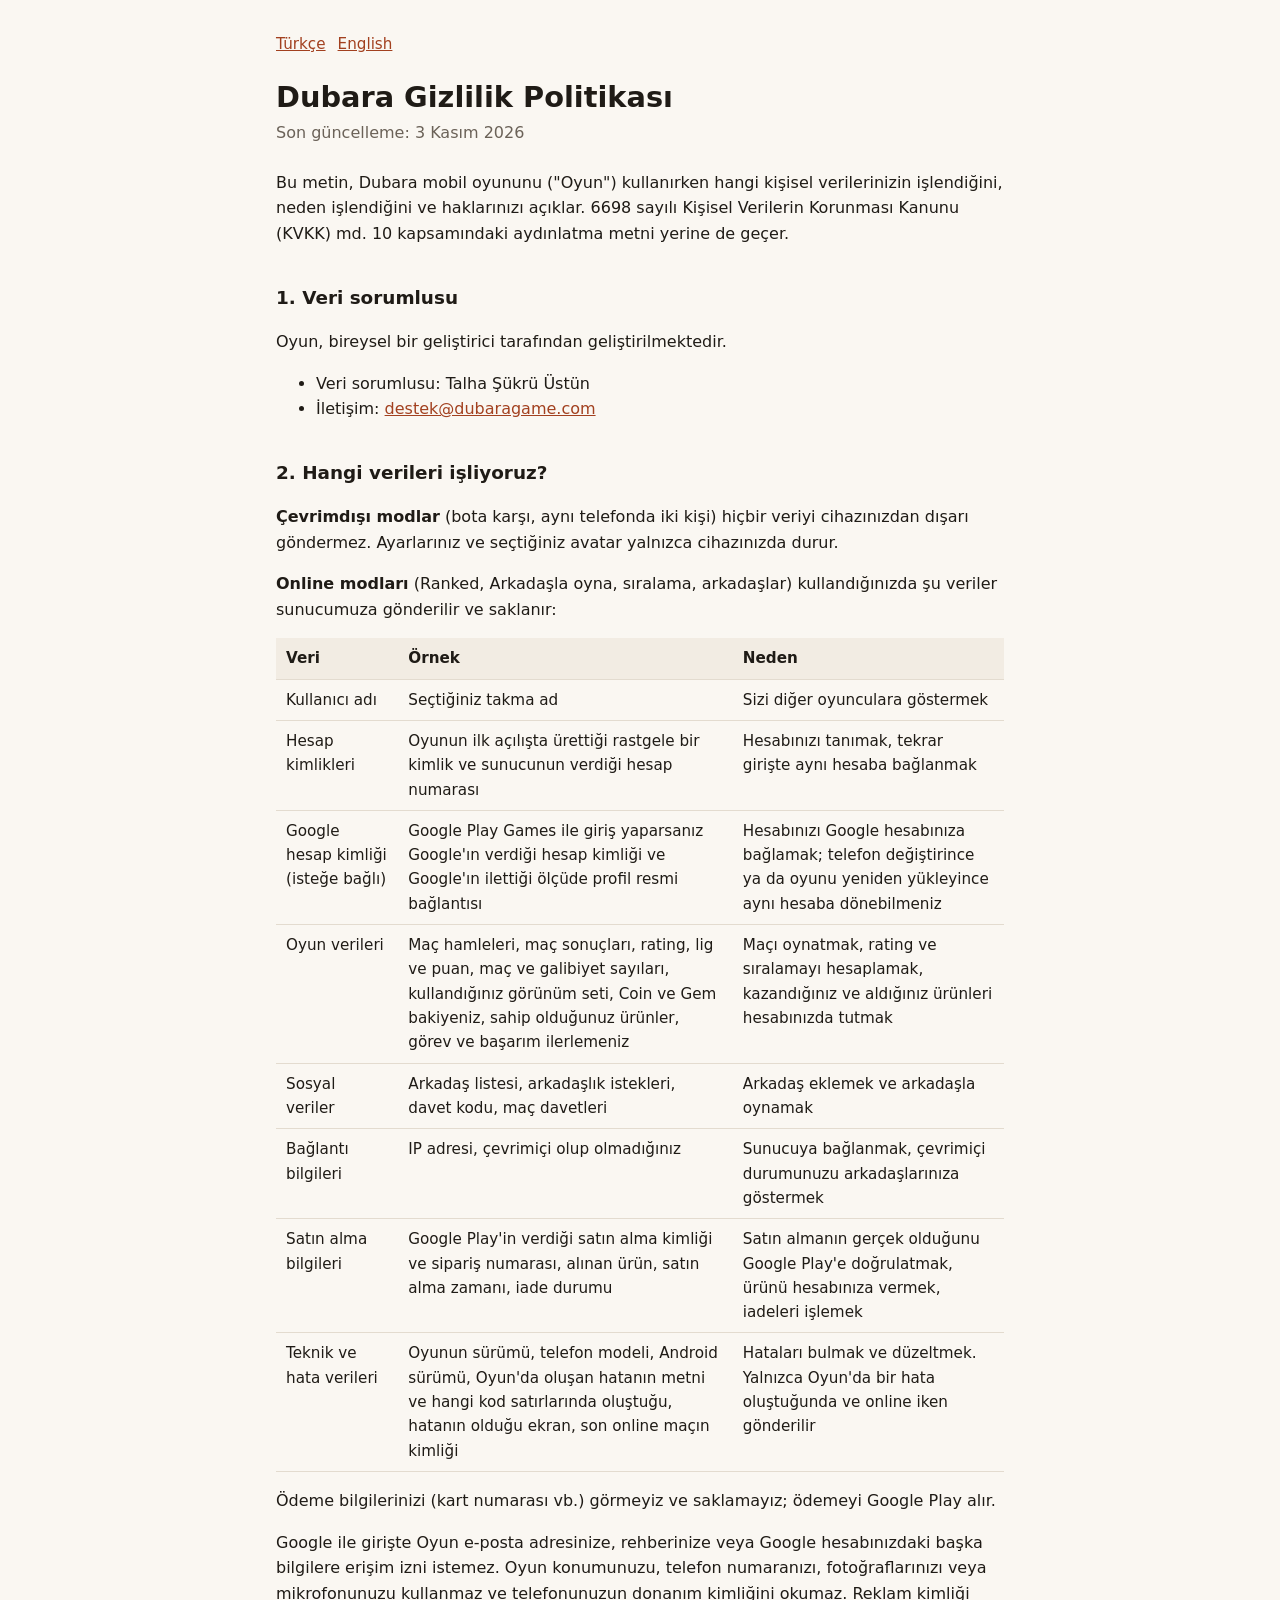
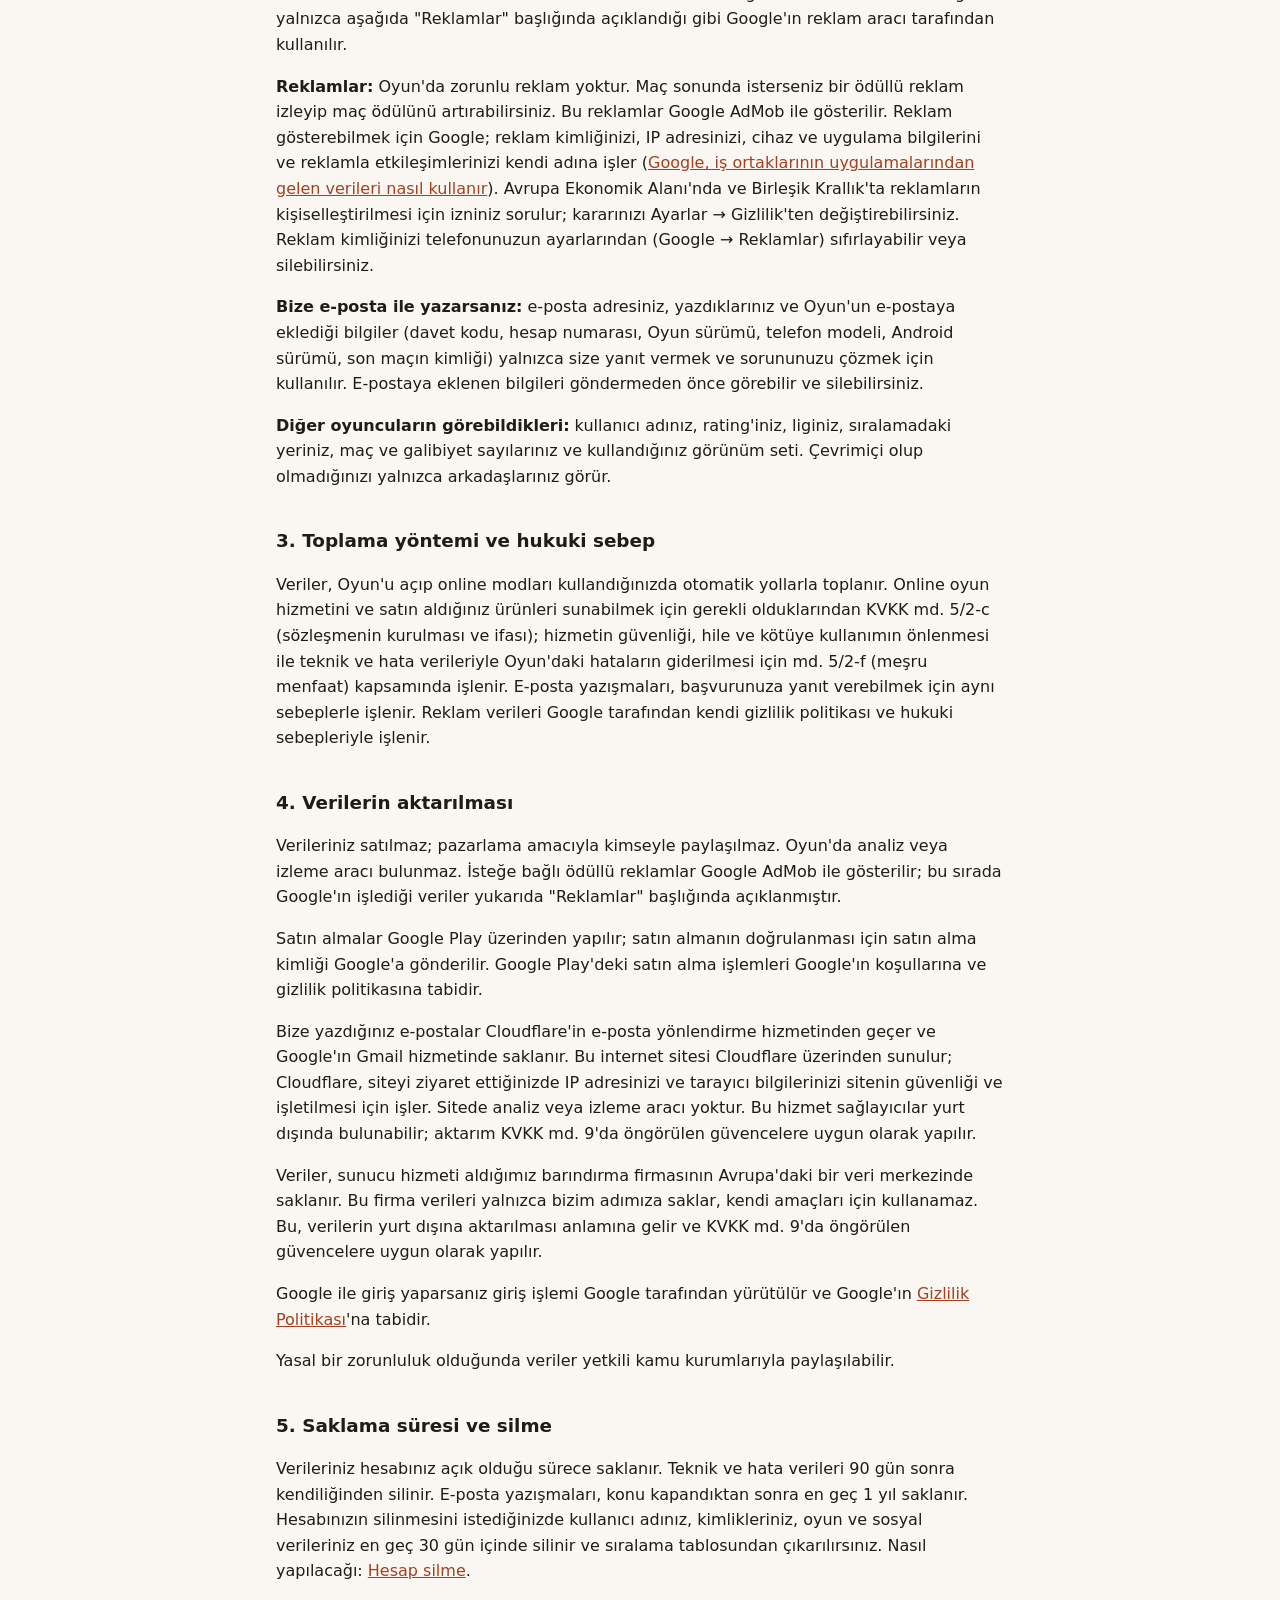
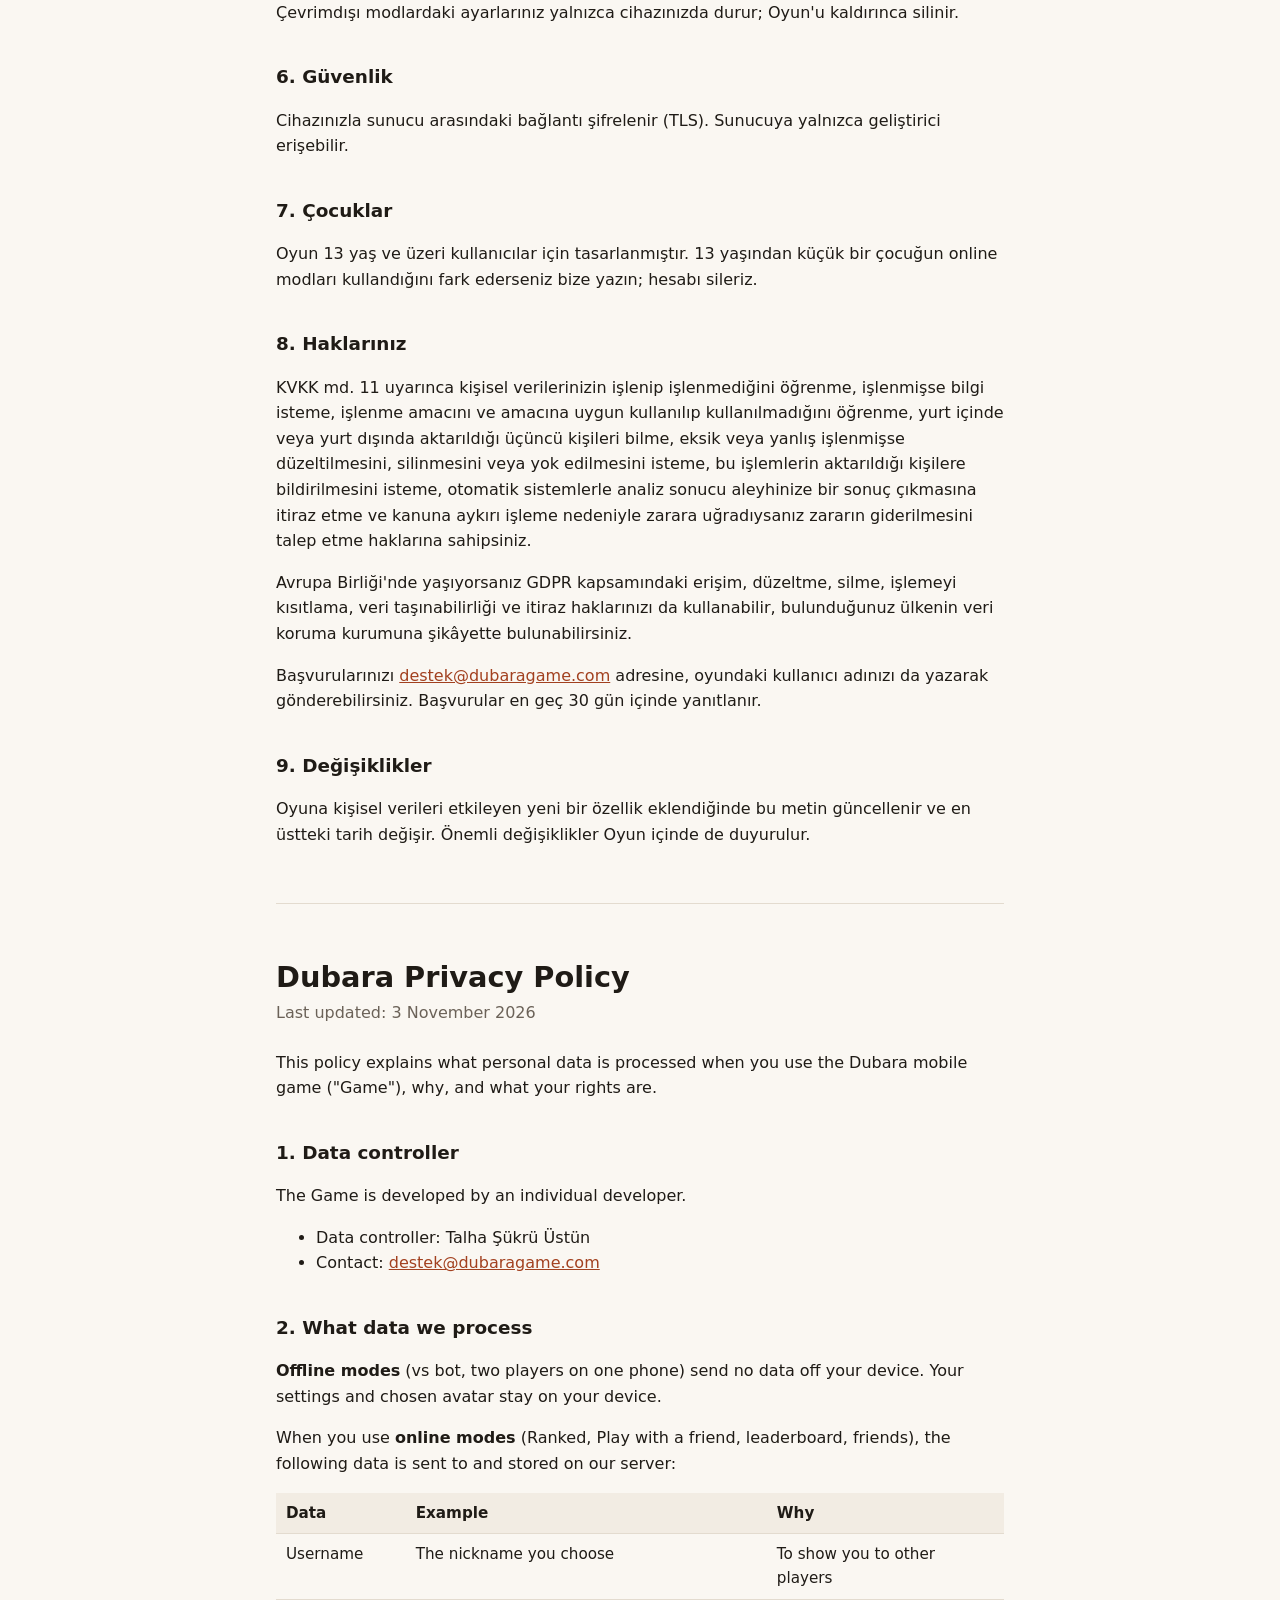
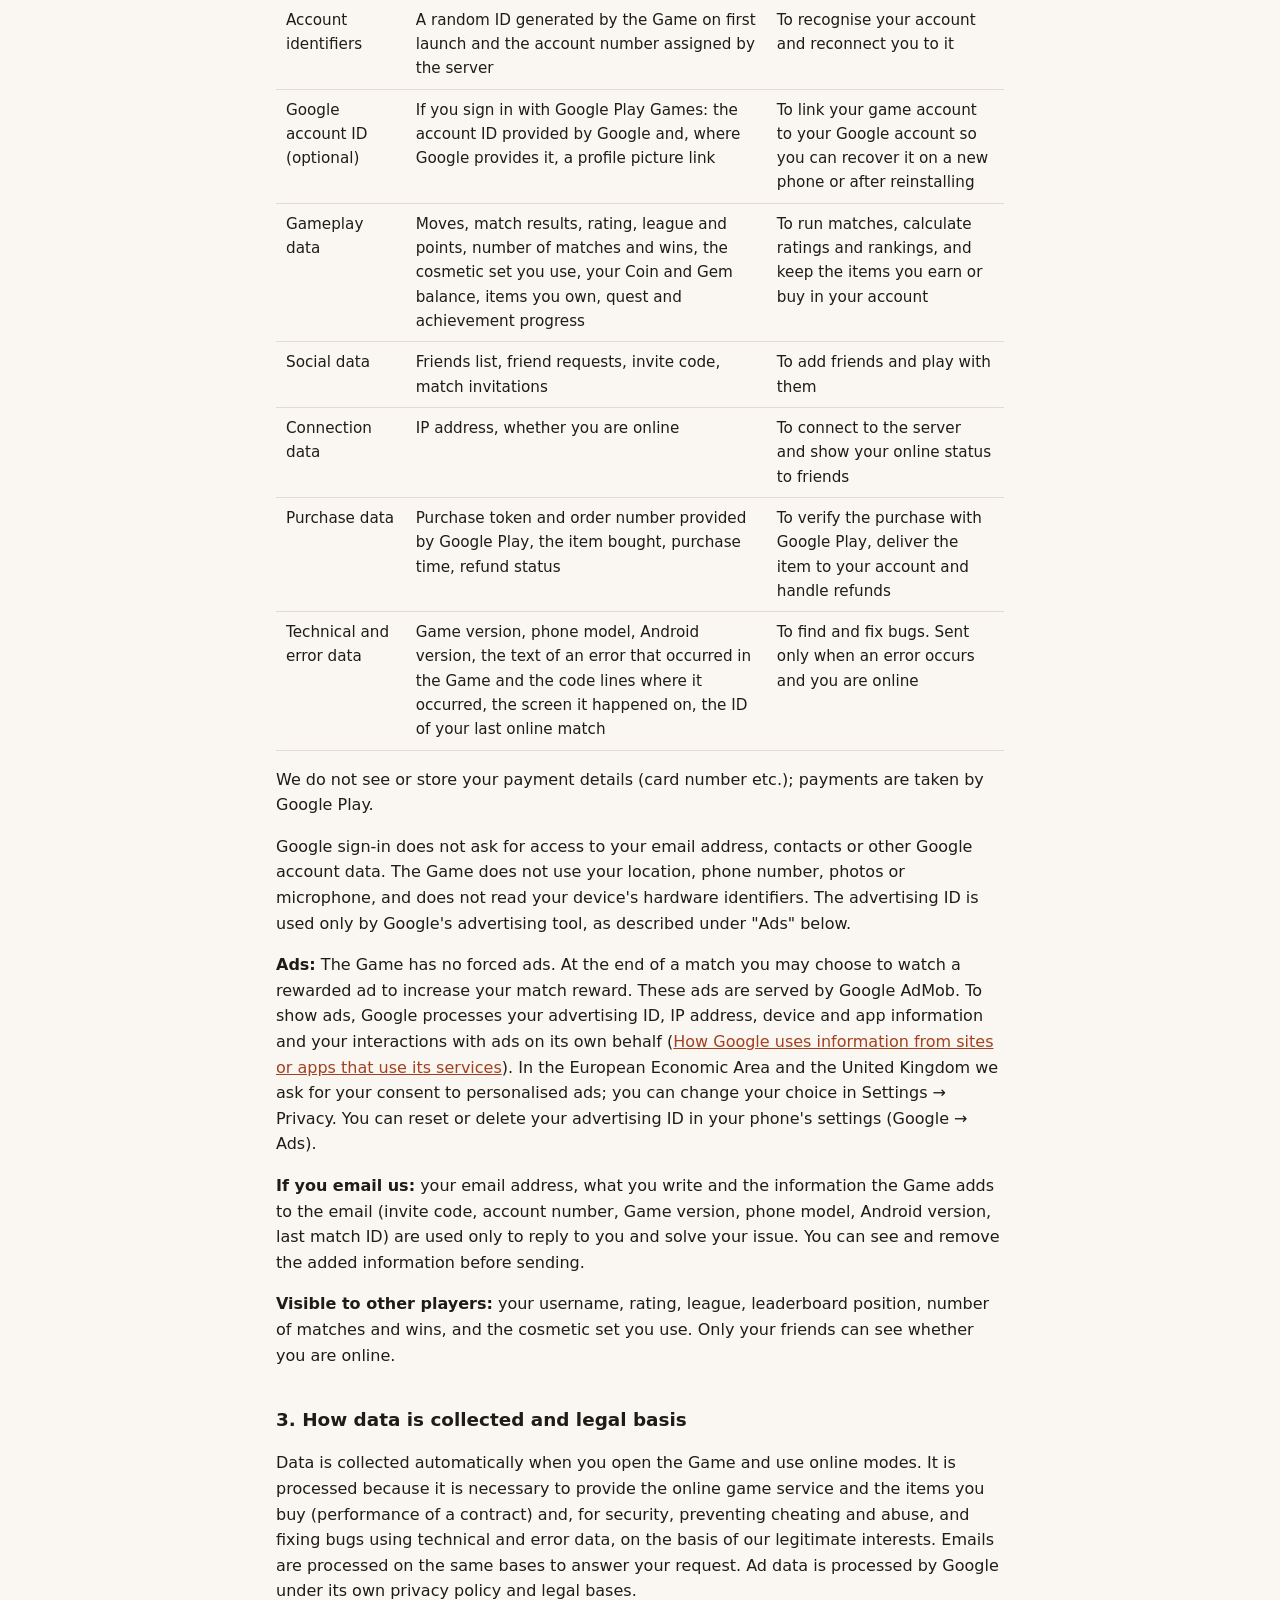
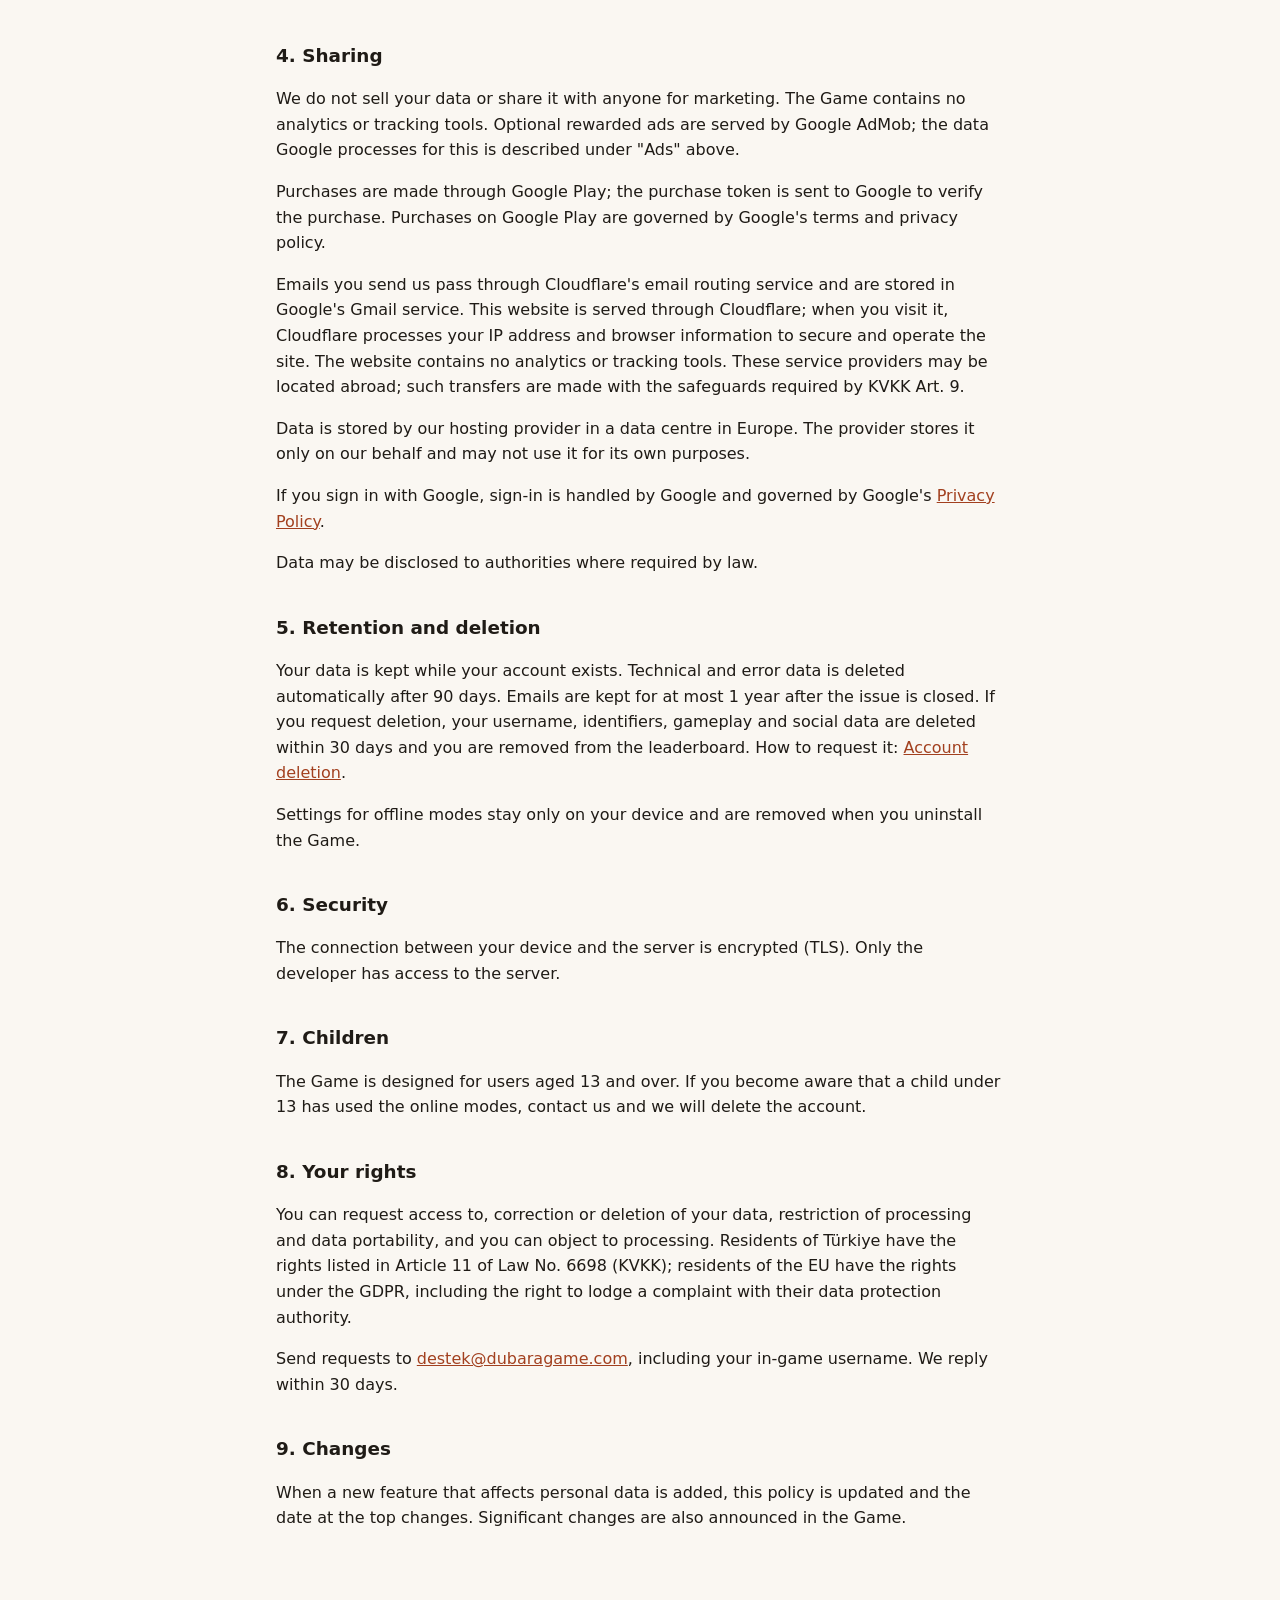
==== commit 0b4c0b3c: "İletişim destek@dubaragame.com; politikada e-posta ve site hizmet sağlayıcıları Co-Authored-By: Clau" ====
--- a/gizlilik/index.html
+++ b/gizlilik/index.html
@@ -12,7 +12,7 @@
 
 <section id="tr" lang="tr">
 <h1>Dubara Gizlilik Politikası</h1>
-<p class="tarih">Son güncelleme: 31 Ekim 2026</p>
+<p class="tarih">Son güncelleme: 3 Kasım 2026</p>
 
 <p>Bu metin, Dubara mobil oyununu ("Oyun") kullanırken hangi kişisel verilerinizin işlendiğini, neden işlendiğini ve haklarınızı açıklar. 6698 sayılı Kişisel Verilerin Korunması Kanunu (KVKK) md. 10 kapsamındaki aydınlatma metni yerine de geçer.</p>
 
@@ -20,7 +20,7 @@
 <p>Oyun, bireysel bir geliştirici tarafından geliştirilmektedir.</p>
 <ul>
   <li>Veri sorumlusu: Talha Şükrü Üstün</li>
-  <li>İletişim: <a href="mailto:dubaragame@gmail.com">dubaragame@gmail.com</a></li>
+  <li>İletişim: <a href="mailto:destek@dubaragame.com">destek@dubaragame.com</a></li>
 </ul>
 
 <h2>2. Hangi verileri işliyoruz?</h2>
@@ -49,6 +49,7 @@
 <h2>4. Verilerin aktarılması</h2>
 <p>Verileriniz satılmaz; pazarlama amacıyla kimseyle paylaşılmaz. Oyun'da analiz veya izleme aracı bulunmaz. İsteğe bağlı ödüllü reklamlar Google AdMob ile gösterilir; bu sırada Google'ın işlediği veriler yukarıda "Reklamlar" başlığında açıklanmıştır.</p>
 <p>Satın almalar Google Play üzerinden yapılır; satın almanın doğrulanması için satın alma kimliği Google'a gönderilir. Google Play'deki satın alma işlemleri Google'ın koşullarına ve gizlilik politikasına tabidir.</p>
+<p>Bize yazdığınız e-postalar Cloudflare'in e-posta yönlendirme hizmetinden geçer ve Google'ın Gmail hizmetinde saklanır. Bu internet sitesi Cloudflare üzerinden sunulur; Cloudflare, siteyi ziyaret ettiğinizde IP adresinizi ve tarayıcı bilgilerinizi sitenin güvenliği ve işletilmesi için işler. Sitede analiz veya izleme aracı yoktur. Bu hizmet sağlayıcılar yurt dışında bulunabilir; aktarım KVKK md. 9'da öngörülen güvencelere uygun olarak yapılır.</p>
 <p>Veriler, sunucu hizmeti aldığımız barındırma firmasının Avrupa'daki bir veri merkezinde saklanır. Bu firma verileri yalnızca bizim adımıza saklar, kendi amaçları için kullanamaz. Bu, verilerin yurt dışına aktarılması anlamına gelir ve KVKK md. 9'da öngörülen güvencelere uygun olarak yapılır.</p>
 <p>Google ile giriş yaparsanız giriş işlemi Google tarafından yürütülür ve Google'ın <a href="https://policies.google.com/privacy?hl=tr">Gizlilik Politikası</a>'na tabidir.</p>
 <p>Yasal bir zorunluluk olduğunda veriler yetkili kamu kurumlarıyla paylaşılabilir.</p>
@@ -66,7 +67,7 @@
 <h2>8. Haklarınız</h2>
 <p>KVKK md. 11 uyarınca kişisel verilerinizin işlenip işlenmediğini öğrenme, işlenmişse bilgi isteme, işlenme amacını ve amacına uygun kullanılıp kullanılmadığını öğrenme, yurt içinde veya yurt dışında aktarıldığı üçüncü kişileri bilme, eksik veya yanlış işlenmişse düzeltilmesini, silinmesini veya yok edilmesini isteme, bu işlemlerin aktarıldığı kişilere bildirilmesini isteme, otomatik sistemlerle analiz sonucu aleyhinize bir sonuç çıkmasına itiraz etme ve kanuna aykırı işleme nedeniyle zarara uğradıysanız zararın giderilmesini talep etme haklarına sahipsiniz.</p>
 <p>Avrupa Birliği'nde yaşıyorsanız GDPR kapsamındaki erişim, düzeltme, silme, işlemeyi kısıtlama, veri taşınabilirliği ve itiraz haklarınızı da kullanabilir, bulunduğunuz ülkenin veri koruma kurumuna şikâyette bulunabilirsiniz.</p>
-<p>Başvurularınızı <a href="mailto:dubaragame@gmail.com">dubaragame@gmail.com</a> adresine, oyundaki kullanıcı adınızı da yazarak gönderebilirsiniz. Başvurular en geç 30 gün içinde yanıtlanır.</p>
+<p>Başvurularınızı <a href="mailto:destek@dubaragame.com">destek@dubaragame.com</a> adresine, oyundaki kullanıcı adınızı da yazarak gönderebilirsiniz. Başvurular en geç 30 gün içinde yanıtlanır.</p>
 
 <h2>9. Değişiklikler</h2>
 <p>Oyuna kişisel verileri etkileyen yeni bir özellik eklendiğinde bu metin güncellenir ve en üstteki tarih değişir. Önemli değişiklikler Oyun içinde de duyurulur.</p>
@@ -76,7 +77,7 @@
 
 <section id="en" lang="en">
 <h1>Dubara Privacy Policy</h1>
-<p class="tarih">Last updated: 31 October 2026</p>
+<p class="tarih">Last updated: 3 November 2026</p>
 
 <p>This policy explains what personal data is processed when you use the Dubara mobile game ("Game"), why, and what your rights are.</p>
 
@@ -84,7 +85,7 @@
 <p>The Game is developed by an individual developer.</p>
 <ul>
   <li>Data controller: Talha Şükrü Üstün</li>
-  <li>Contact: <a href="mailto:dubaragame@gmail.com">dubaragame@gmail.com</a></li>
+  <li>Contact: <a href="mailto:destek@dubaragame.com">destek@dubaragame.com</a></li>
 </ul>
 
 <h2>2. What data we process</h2>
@@ -113,6 +114,7 @@
 <h2>4. Sharing</h2>
 <p>We do not sell your data or share it with anyone for marketing. The Game contains no analytics or tracking tools. Optional rewarded ads are served by Google AdMob; the data Google processes for this is described under "Ads" above.</p>
 <p>Purchases are made through Google Play; the purchase token is sent to Google to verify the purchase. Purchases on Google Play are governed by Google's terms and privacy policy.</p>
+<p>Emails you send us pass through Cloudflare's email routing service and are stored in Google's Gmail service. This website is served through Cloudflare; when you visit it, Cloudflare processes your IP address and browser information to secure and operate the site. The website contains no analytics or tracking tools. These service providers may be located abroad; such transfers are made with the safeguards required by KVKK Art. 9.</p>
 <p>Data is stored by our hosting provider in a data centre in Europe. The provider stores it only on our behalf and may not use it for its own purposes.</p>
 <p>If you sign in with Google, sign-in is handled by Google and governed by Google's <a href="https://policies.google.com/privacy">Privacy Policy</a>.</p>
 <p>Data may be disclosed to authorities where required by law.</p>
@@ -129,7 +131,7 @@
 
 <h2>8. Your rights</h2>
 <p>You can request access to, correction or deletion of your data, restriction of processing and data portability, and you can object to processing. Residents of Türkiye have the rights listed in Article 11 of Law No. 6698 (KVKK); residents of the EU have the rights under the GDPR, including the right to lodge a complaint with their data protection authority.</p>
-<p>Send requests to <a href="mailto:dubaragame@gmail.com">dubaragame@gmail.com</a>, including your in-game username. We reply within 30 days.</p>
+<p>Send requests to <a href="mailto:destek@dubaragame.com">destek@dubaragame.com</a>, including your in-game username. We reply within 30 days.</p>
 
 <h2>9. Changes</h2>
 <p>When a new feature that affects personal data is added, this policy is updated and the date at the top changes. Significant changes are also announced in the Game.</p>
